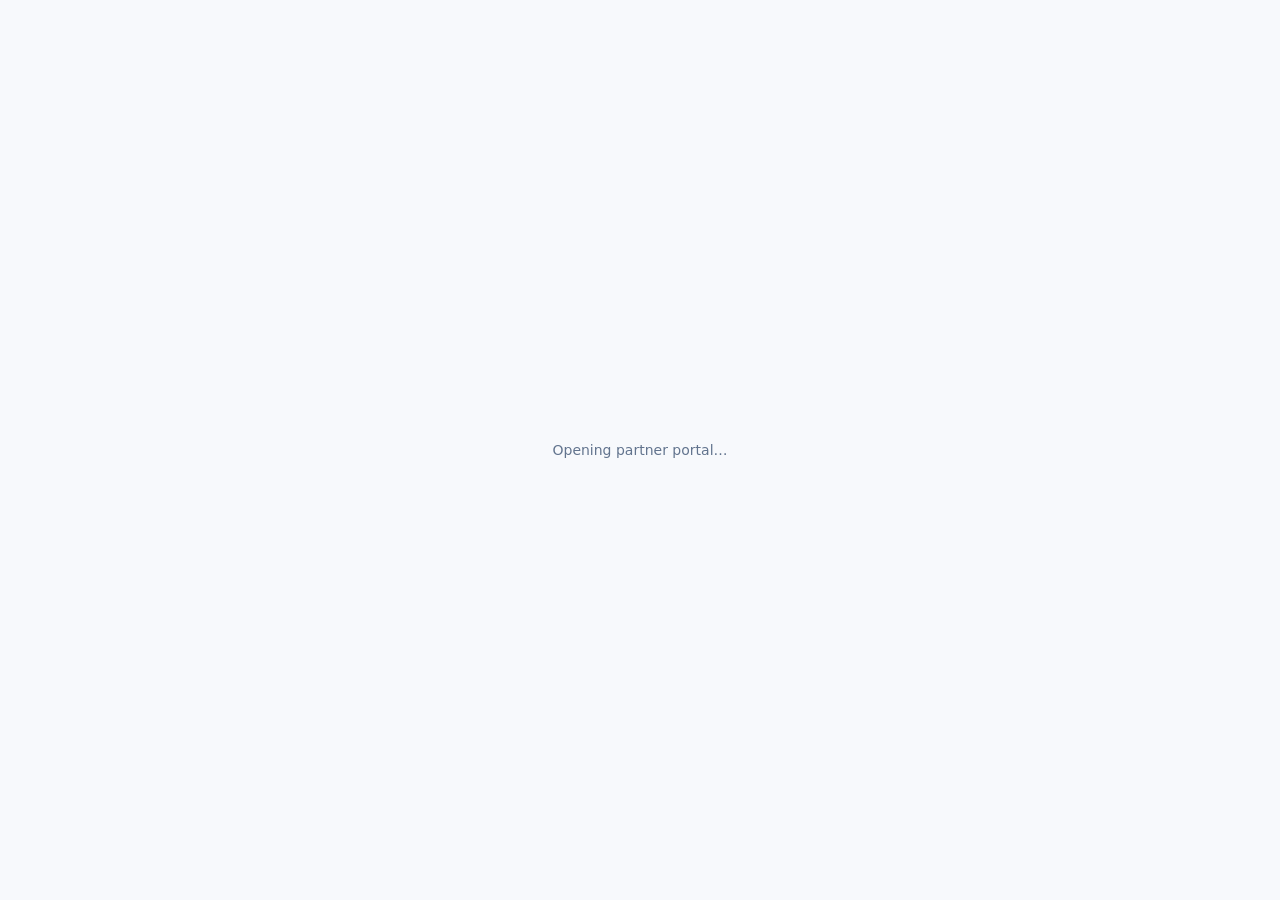
==== index.html @ f7a16467 "first commit" ====
<!DOCTYPE html><html data-console-variant="reseller" data-reseller-api-origin="https://dev.atptoken.ai" lang="en"><head><meta charSet="utf-8"/><meta name="viewport" content="width=device-width, initial-scale=1"/><link rel="stylesheet" href="/_next/static/chunks/05-yzyhyv2r4n.css" data-precedence="next"/><link rel="preload" as="script" fetchPriority="low" href="/_next/static/chunks/3x5xba8g9ec9j.js"/><script src="/_next/static/chunks/27jktro2p5rq9.js" async=""></script><script src="/_next/static/chunks/2cya-h6pss2j9.js" async=""></script><script src="/_next/static/chunks/3qxbxblidzol9.js" async=""></script><script src="/_next/static/chunks/turbopack-3vwo1mkgk52y_.js" async=""></script><script src="/_next/static/chunks/39u-a1x4we26q.js" async=""></script><script src="/_next/static/chunks/14mrh2-p_w84d.js" async=""></script><script src="/_next/static/chunks/1r3fvo37qh4eo.js" async=""></script><title>ATP Partner Portal</title><meta name="description" content="Manage customer accounts, contracts, and credits."/><script src="/_next/static/chunks/0cz1d0mv5g_q7.js" noModule=""></script></head><body><div hidden=""><!--$--><!--/$--></div><div class="grid min-h-screen place-items-center text-sm text-slate-500">Opening partner portal…</div><!--$--><!--/$--><script src="/_next/static/chunks/3x5xba8g9ec9j.js" id="_R_" async=""></script><script>(self.__next_f=self.__next_f||[]).push([0])</script><script>self.__next_f.push([1,"1:\"$Sreact.fragment\"\n2:I[72299,[\"/_next/static/chunks/39u-a1x4we26q.js\",\"/_next/static/chunks/14mrh2-p_w84d.js\"],\"AuthProvider\"]\n3:I[39756,[\"/_next/static/chunks/39u-a1x4we26q.js\",\"/_next/static/chunks/14mrh2-p_w84d.js\"],\"default\"]\n4:I[37457,[\"/_next/static/chunks/39u-a1x4we26q.js\",\"/_next/static/chunks/14mrh2-p_w84d.js\"],\"default\"]\n5:I[47257,[\"/_next/static/chunks/39u-a1x4we26q.js\",\"/_next/static/chunks/14mrh2-p_w84d.js\"],\"ClientPageRoot\"]\n6:I[52683,[\"/_next/static/chunks/39u-a1x4we26q.js\",\"/_next/static/chunks/14mrh2-p_w84d.js\",\"/_next/static/chunks/1r3fvo37qh4eo.js\"],\"default\"]\n9:I[97367,[\"/_next/static/chunks/39u-a1x4we26q.js\",\"/_next/static/chunks/14mrh2-p_w84d.js\"],\"OutletBoundary\"]\na:\"$Sreact.suspense\"\nc:I[97367,[\"/_next/static/chunks/39u-a1x4we26q.js\",\"/_next/static/chunks/14mrh2-p_w84d.js\"],\"ViewportBoundary\"]\ne:I[97367,[\"/_next/static/chunks/39u-a1x4we26q.js\",\"/_next/static/chunks/14mrh2-p_w84d.js\"],\"MetadataBoundary\"]\n10:I[68027,[\"/_next/static/chunks/39u-a1x4we26q.js\",\"/_next/static/chunks/14mrh2-p_w84d.js\"],\"default\",1]\n:HL[\"/_next/static/chunks/05-yzyhyv2r4n.css\",\"style\"]\n"])</script><script>self.__next_f.push([1,"0:{\"P\":null,\"c\":[\"\",\"\"],\"q\":\"\",\"i\":false,\"f\":[[[\"\",{\"children\":[\"__PAGE__\",{}]},\"$undefined\",\"$undefined\",16],[[\"$\",\"$1\",\"c\",{\"children\":[[[\"$\",\"link\",\"0\",{\"rel\":\"stylesheet\",\"href\":\"/_next/static/chunks/05-yzyhyv2r4n.css\",\"precedence\":\"next\",\"crossOrigin\":\"$undefined\",\"nonce\":\"$undefined\"}],[\"$\",\"script\",\"script-0\",{\"src\":\"/_next/static/chunks/39u-a1x4we26q.js\",\"async\":true,\"nonce\":\"$undefined\"}],[\"$\",\"script\",\"script-1\",{\"src\":\"/_next/static/chunks/14mrh2-p_w84d.js\",\"async\":true,\"nonce\":\"$undefined\"}]],[\"$\",\"html\",null,{\"data-console-variant\":\"reseller\",\"data-reseller-api-origin\":\"https://dev.atptoken.ai\",\"lang\":\"en\",\"children\":[\"$\",\"body\",null,{\"children\":[\"$\",\"$L2\",null,{\"children\":[\"$\",\"$L3\",null,{\"parallelRouterKey\":\"children\",\"error\":\"$undefined\",\"errorStyles\":\"$undefined\",\"errorScripts\":\"$undefined\",\"template\":[\"$\",\"$L4\",null,{}],\"templateStyles\":\"$undefined\",\"templateScripts\":\"$undefined\",\"notFound\":[[[\"$\",\"title\",null,{\"children\":\"404: This page could not be found.\"}],[\"$\",\"div\",null,{\"style\":{\"fontFamily\":\"system-ui,\\\"Segoe UI\\\",Roboto,Helvetica,Arial,sans-serif,\\\"Apple Color Emoji\\\",\\\"Segoe UI Emoji\\\"\",\"height\":\"100vh\",\"textAlign\":\"center\",\"display\":\"flex\",\"flexDirection\":\"column\",\"alignItems\":\"center\",\"justifyContent\":\"center\"},\"children\":[\"$\",\"div\",null,{\"children\":[[\"$\",\"style\",null,{\"dangerouslySetInnerHTML\":{\"__html\":\"body{color:#000;background:#fff;margin:0}.next-error-h1{border-right:1px solid rgba(0,0,0,.3)}@media (prefers-color-scheme:dark){body{color:#fff;background:#000}.next-error-h1{border-right:1px solid rgba(255,255,255,.3)}}\"}}],[\"$\",\"h1\",null,{\"className\":\"next-error-h1\",\"style\":{\"display\":\"inline-block\",\"margin\":\"0 20px 0 0\",\"padding\":\"0 23px 0 0\",\"fontSize\":24,\"fontWeight\":500,\"verticalAlign\":\"top\",\"lineHeight\":\"49px\"},\"children\":404}],[\"$\",\"div\",null,{\"style\":{\"display\":\"inline-block\"},\"children\":[\"$\",\"h2\",null,{\"style\":{\"fontSize\":14,\"fontWeight\":400,\"lineHeight\":\"49px\",\"margin\":0},\"children\":\"This page could not be found.\"}]}]]}]}]],[]],\"forbidden\":\"$undefined\",\"unauthorized\":\"$undefined\"}]}]}]}]]}],{\"children\":[[\"$\",\"$1\",\"c\",{\"children\":[[\"$\",\"$L5\",null,{\"Component\":\"$6\",\"serverProvidedParams\":{\"searchParams\":{},\"params\":{},\"promises\":[\"$@7\",\"$@8\"]}}],[[\"$\",\"script\",\"script-0\",{\"src\":\"/_next/static/chunks/1r3fvo37qh4eo.js\",\"async\":true,\"nonce\":\"$undefined\"}]],[\"$\",\"$L9\",null,{\"children\":[\"$\",\"$a\",null,{\"name\":\"Next.MetadataOutlet\",\"children\":\"$@b\"}]}]]}],{},null,false,null]},null,false,null],[\"$\",\"$1\",\"h\",{\"children\":[null,[\"$\",\"$Lc\",null,{\"children\":\"$Ld\"}],[\"$\",\"div\",null,{\"hidden\":true,\"children\":[\"$\",\"$Le\",null,{\"children\":[\"$\",\"$a\",null,{\"name\":\"Next.Metadata\",\"children\":\"$Lf\"}]}]}],null]}],false]],\"m\":\"$undefined\",\"G\":[\"$10\",[[\"$\",\"link\",\"0\",{\"rel\":\"stylesheet\",\"href\":\"/_next/static/chunks/05-yzyhyv2r4n.css\",\"precedence\":\"next\",\"crossOrigin\":\"$undefined\",\"nonce\":\"$undefined\"}]]],\"S\":true,\"h\":null,\"s\":\"$undefined\",\"l\":\"$undefined\",\"p\":\"$undefined\",\"d\":\"$undefined\",\"b\":\"_FwTr91TW4xf3Nf19BkRH\"}\n"])</script><script>self.__next_f.push([1,"7:{}\n8:\"$0:f:0:1:1:children:0:props:children:0:props:serverProvidedParams:params\"\n"])</script><script>self.__next_f.push([1,"d:[[\"$\",\"meta\",\"0\",{\"charSet\":\"utf-8\"}],[\"$\",\"meta\",\"1\",{\"name\":\"viewport\",\"content\":\"width=device-width, initial-scale=1\"}]]\n"])</script><script>self.__next_f.push([1,"b:null\nf:[[\"$\",\"title\",\"0\",{\"children\":\"ATP Partner Portal\"}],[\"$\",\"meta\",\"1\",{\"name\":\"description\",\"content\":\"Manage customer accounts, contracts, and credits.\"}]]\n"])</script></body></html>
---- _next/static/chunks/05-yzyhyv2r4n.css ----
@layer properties{@supports (((-webkit-hyphens:none)) and (not (margin-trim:inline))) or ((-moz-orient:inline) and (not (color:rgb(from red r g b)))){*,:before,:after,::backdrop{--tw-rotate-x:initial;--tw-rotate-y:initial;--tw-rotate-z:initial;--tw-skew-x:initial;--tw-skew-y:initial;--tw-blur:initial;--tw-brightness:initial;--tw-contrast:initial;--tw-grayscale:initial;--tw-hue-rotate:initial;--tw-invert:initial;--tw-opacity:initial;--tw-saturate:initial;--tw-sepia:initial;--tw-drop-shadow:initial;--tw-drop-shadow-color:initial;--tw-drop-shadow-alpha:100%;--tw-drop-shadow-size:initial}}}@layer theme{:root,:host{--font-sans:-apple-system, BlinkMacSystemFont, "Segoe UI", Roboto, "Helvetica Neue", "Noto Sans", Arial, sans-serif, "Apple Color Emoji", "Segoe UI Emoji", "Segoe UI Symbol", "Noto Color Emoji";--font-mono:ui-monospace, SFMono-Regular, Menlo, Monaco, Consolas, "Liberation Mono", "Courier New", monospace;--color-slate-500:#62748e;--text-sm:.875rem;--text-sm--line-height:calc(1.25 / .875);--default-font-family:var(--font-sans);--default-mono-font-family:var(--font-mono)}@supports (color:lab(0% 0 0)){:root,:host{--color-slate-500:lab(48.0876% -2.03595 -16.5814)}}}@layer base{*,:after,:before,::backdrop{box-sizing:border-box;border:0 solid;margin:0;padding:0}::file-selector-button{box-sizing:border-box;border:0 solid;margin:0;padding:0}html,:host{-webkit-text-size-adjust:100%;tab-size:4;line-height:1.5;font-family:var(--default-font-family,-apple-system, BlinkMacSystemFont, "Segoe UI", Roboto, "Helvetica Neue", "Noto Sans", Arial, sans-serif, "Apple Color Emoji", "Segoe UI Emoji", "Segoe UI Symbol", "Noto Color Emoji");font-feature-settings:var(--default-font-feature-settings,normal);font-variation-settings:var(--default-font-variation-settings,normal);-webkit-tap-highlight-color:transparent}hr{height:0;color:inherit;border-top-width:1px}abbr:where([title]){-webkit-text-decoration:underline dotted;text-decoration:underline dotted}h1,h2,h3,h4,h5,h6{font-size:inherit;font-weight:inherit}a{color:inherit;-webkit-text-decoration:inherit;-webkit-text-decoration:inherit;-webkit-text-decoration:inherit;-webkit-text-decoration:inherit;text-decoration:inherit}b,strong{font-weight:bolder}code,kbd,samp,pre{font-family:var(--default-mono-font-family,ui-monospace, SFMono-Regular, Menlo, Monaco, Consolas, "Liberation Mono", "Courier New", monospace);font-feature-settings:var(--default-mono-font-feature-settings,normal);font-variation-settings:var(--default-mono-font-variation-settings,normal);font-size:1em}small{font-size:80%}sub,sup{vertical-align:baseline;font-size:75%;line-height:0;position:relative}sub{bottom:-.25em}sup{top:-.5em}table{text-indent:0;border-color:inherit;border-collapse:collapse}:-moz-focusring:where(:not(iframe)){outline:auto}progress{vertical-align:baseline}summary{display:list-item}ol,ul,menu{list-style:none}img,svg,video,canvas,audio,iframe,embed,object{vertical-align:middle;display:block}img,video{max-width:100%;height:auto}button,input,select,optgroup,textarea{font:inherit;font-feature-settings:inherit;font-variation-settings:inherit;letter-spacing:inherit;color:inherit;opacity:1;background-color:#0000;border-radius:0}::file-selector-button{font:inherit;font-feature-settings:inherit;font-variation-settings:inherit;letter-spacing:inherit;color:inherit;opacity:1;background-color:#0000;border-radius:0}:where(select:is([multiple],[size])) optgroup{font-weight:bolder}:where(select:is([multiple],[size])) optgroup option{padding-inline-start:20px}::file-selector-button{margin-inline-end:4px}::placeholder{opacity:1}@supports (not ((-webkit-appearance:-apple-pay-button))) or (contain-intrinsic-size:1px){::placeholder{color:currentColor}@supports (color:color-mix(in lab, red, red)){::placeholder{color:color-mix(in oklab, currentcolor 50%, transparent)}}}textarea{resize:vertical}::-webkit-search-decoration{-webkit-appearance:none}::-webkit-date-and-time-value{min-height:1lh;text-align:inherit}::-webkit-datetime-edit{display:inline-flex}::-webkit-datetime-edit-fields-wrapper{padding:0}::-webkit-datetime-edit{padding-block:0}::-webkit-datetime-edit-year-field{padding-block:0}::-webkit-datetime-edit-month-field{padding-block:0}::-webkit-datetime-edit-day-field{padding-block:0}::-webkit-datetime-edit-hour-field{padding-block:0}::-webkit-datetime-edit-minute-field{padding-block:0}::-webkit-datetime-edit-second-field{padding-block:0}::-webkit-datetime-edit-millisecond-field{padding-block:0}::-webkit-datetime-edit-meridiem-field{padding-block:0}::-webkit-calendar-picker-indicator{line-height:1}:-moz-ui-invalid{box-shadow:none}button,input:where([type=button],[type=reset],[type=submit]){appearance:button}::file-selector-button{appearance:button}::-webkit-inner-spin-button{height:auto}::-webkit-outer-spin-button{height:auto}[hidden]:where(:not([hidden=until-found])){display:none!important}}@layer components;@layer utilities{.visible{visibility:visible}.sr-only{clip-path:inset(50%);white-space:nowrap;border-width:0;width:1px;height:1px;margin:-1px;padding:0;position:absolute;overflow:hidden}.static{position:static}.block{display:block}.contents{display:contents}.grid{display:grid}.inline{display:inline}.table{display:table}.min-h-screen{min-height:100vh}.w-auto{width:auto}.transform{transform:var(--tw-rotate-x,) var(--tw-rotate-y,) var(--tw-rotate-z,) var(--tw-skew-x,) var(--tw-skew-y,)}.place-items-center{place-items:center}.object-contain{object-fit:contain}.text-sm{font-size:var(--text-sm);line-height:var(--tw-leading,var(--text-sm--line-height))}.text-slate-500{color:var(--color-slate-500)}.filter{filter:var(--tw-blur,) var(--tw-brightness,) var(--tw-contrast,) var(--tw-grayscale,) var(--tw-hue-rotate,) var(--tw-invert,) var(--tw-saturate,) var(--tw-sepia,) var(--tw-drop-shadow,)}}:root{--background:#f7f9fc;--foreground:#172033;--surface:#fff;--surface-muted:#f5f7fb;--border:#e2e8f0;--muted:#667085;--energy:#ff8a5b;--energy-strong:#f2683a;--brand-blue:#4db6e6;--brand-teal:#98d8f6}*{box-sizing:border-box}html{background:var(--background);min-width:320px}body{background:var(--background);color:var(--foreground);margin:0;font-family:ui-sans-serif,system-ui,-apple-system,BlinkMacSystemFont,Segoe UI,sans-serif}button,input,select,textarea{font:inherit;letter-spacing:0}button,a{-webkit-tap-highlight-color:transparent}.auth-page{background:linear-gradient(145deg,#4db6e61f,#0000 42%),linear-gradient(325deg,#ff8a5b1c,#0000 38%),#fbfcfe;place-items:center;min-height:100svh;padding:64px 20px;display:grid;position:relative;overflow:hidden}.auth-accent{background:linear-gradient(90deg, var(--brand-blue), var(--brand-teal) 48%, var(--energy));height:4px;position:absolute;inset:0 0 auto}.auth-panel{background:#fffffff5;border:1px solid #e2e8f0f2;border-radius:8px;width:min(100%,440px);padding:40px;position:relative;box-shadow:0 20px 55px #17203317}.auth-logo{width:auto;height:44px;margin-bottom:24px}.auth-eyebrow{color:var(--energy-strong);text-transform:uppercase;margin:0 0 8px;font-size:12px;font-weight:750}.auth-footer{color:#98a2b3;margin:0;font-size:12px;position:absolute;bottom:22px}.page-title{color:#101828;margin:0;font-size:30px;font-weight:720;line-height:1.2}.page-copy{color:var(--muted);margin:9px 0 0;font-size:15px;line-height:1.55}.form-stack{gap:18px;margin-top:30px;display:grid}.field{gap:7px;display:grid}.field-row{justify-content:space-between;align-items:center;gap:16px;display:flex}.field-label{color:#344054;font-size:13px;font-weight:650}.field-control{color:#101828;background:#fff;border:1px solid #d0d5dd;border-radius:7px;outline:none;width:100%;min-height:46px;padding:10px 13px;transition:border-color .15s,box-shadow .15s}.field-control::placeholder{color:#98a2b3}.field-control:focus{border-color:var(--energy);box-shadow:0 0 0 3px #ff8a5b29}.text-link{color:var(--energy-strong);font-size:13px;font-weight:650;text-decoration:none}.text-link:hover{color:#cc4f26;text-decoration:underline}.primary-button{background:var(--energy);color:#fff;cursor:pointer;border:0;border-radius:7px;min-height:46px;font-weight:700;transition:background .15s,transform .15s}.primary-button:hover:not(:disabled){background:var(--energy-strong)}.primary-button:active:not(:disabled){transform:translateY(1px)}.primary-button:disabled{cursor:not-allowed;opacity:.62}.form-message{border:1px solid;border-radius:7px;padding:11px 13px;font-size:13px;line-height:1.45}.form-message.error{color:#b42318;background:#fff1f2;border-color:#fecaca}.form-message.success{color:#067647;background:#ecfdf3;border-color:#a7f3d0}.auth-back{text-align:center;margin:24px 0 0}@keyframes portalSpin{to{transform:rotate(360deg)}}.portal-spinner{border:2px solid #e2e8f0;border-top-color:var(--energy);border-radius:50%;width:20px;height:20px;animation:.75s linear infinite portalSpin}.portal-shell{background:var(--background);min-height:100svh}.portal-scrim{display:none}.portal-sidebar{z-index:30;border-right:1px solid var(--border);background:#fff;flex-direction:column;width:264px;transition:width .25s,transform .25s;display:flex;position:fixed;inset:0 auto 0 0}.portal-sidebar.collapsed{width:72px}.portal-collapse{z-index:2;color:#98a2b3;cursor:pointer;background:#fff;border:1px solid #e4e7ec;border-radius:50%;place-items:center;width:26px;height:26px;display:grid;position:absolute;top:66px;right:-13px;box-shadow:0 2px 6px #10182814}.portal-collapse:hover{color:#cc4f26;border-color:#f5c6b5}.portal-collapse-icon{width:14px;height:14px;transition:transform .25s}.portal-sidebar.collapsed .portal-collapse-icon{transform:rotate(180deg)}.portal-brand{border-bottom:1px solid var(--border);align-items:center;min-height:80px;padding:19px 24px;display:flex}.portal-brand img{width:auto;height:38px}.portal-brand-mark{color:#cc4f26;font-size:13px;font-weight:800;display:none}.portal-mobile-close{display:none}.portal-nav{flex:auto;align-content:start;gap:5px;min-height:0;padding:22px 16px;display:grid;overflow:hidden auto}.portal-nav-label{color:#98a2b3;text-transform:uppercase;margin:8px 10px 5px;font-size:11px;font-weight:750}.portal-nav a{color:#475467;border-radius:7px;align-items:center;gap:12px;min-height:44px;padding:0 13px;font-size:14px;font-weight:620;text-decoration:none;display:flex;position:relative}.portal-nav a svg{color:#98a2b3;flex:none;width:19px;height:19px}.portal-nav a:hover{color:#101828;background:#f7f9fc}.portal-nav a.active{color:#cc4f26;box-shadow:inset 3px 0 0 var(--energy);background:#fff3ee}.portal-nav a.active svg{color:#f06432}.portal-sidebar.collapsed .portal-brand{justify-content:center;padding-inline:0}.portal-sidebar.collapsed .portal-brand img{display:none}.portal-sidebar.collapsed .portal-brand-mark{display:inline}.portal-sidebar.collapsed .portal-nav{padding-inline:12px}.portal-sidebar.collapsed .portal-nav-label,.portal-sidebar.collapsed .portal-nav a span{display:none}.portal-sidebar.collapsed .portal-nav a{box-shadow:none;justify-content:center;padding:0}.portal-sidebar.collapsed .portal-nav a.active:before{background:var(--energy);content:"";border-radius:0 3px 3px 0;width:3px;height:22px;position:absolute;left:-12px}.portal-sidebar-foot{border-top:1px solid var(--border);margin-top:auto;padding:16px}.portal-pools{background:#f8fafc;border:1px solid #e4e7ec;border-radius:7px;gap:8px;margin-bottom:16px;padding:11px 12px;display:grid}.portal-pools-head{color:#667085;text-transform:uppercase;justify-content:space-between;align-items:center;gap:8px;font-size:11px;font-weight:750;display:flex}.portal-pools-head button{color:#cc4f26;cursor:pointer;font:inherit;text-transform:none;background:0 0;border:0;padding:0}.portal-pools-head button:disabled{cursor:wait;opacity:.6}.portal-pool-row{grid-template-columns:minmax(0,1fr) auto;align-items:baseline;gap:10px;min-width:0;display:grid}.portal-pool-row span{color:#475467;text-overflow:ellipsis;white-space:nowrap;font-size:12px;overflow:hidden}.portal-pool-row strong{color:#101828;font-variant-numeric:tabular-nums;font-size:18px}.portal-pools small{color:#98a2b3;font-size:12px}.portal-session{grid-template-columns:34px minmax(0,1fr) 36px;align-items:center;gap:10px;min-width:0;display:grid}.portal-session-avatar{color:#344054;background:#f8fafc;border:1px solid #e4e7ec;border-radius:50%;place-items:center;width:34px;height:34px;font-size:13px;font-weight:750;display:grid}.portal-session-copy{gap:2px;min-width:0;display:grid}.portal-session-copy small{color:#98a2b3;text-transform:uppercase;font-size:10px;font-weight:700}.portal-session-copy strong{color:#344054;text-overflow:ellipsis;white-space:nowrap;font-size:12px;font-weight:650;overflow:hidden}.portal-signout{color:#667085;cursor:pointer;background:0 0;border:1px solid #0000;border-radius:7px;place-items:center;width:36px;height:36px;transition:border-color .15s,background .15s,color .15s;display:grid}.portal-signout:hover{color:#b54724;background:#fff3ee;border-color:#f5c6b5}.portal-signout:focus-visible{outline-offset:2px;outline:2px solid #f9703e}.portal-signout.mobile{background:#fff;border-color:#d0d5dd;flex:none}.portal-sidebar.collapsed .portal-pools,.portal-sidebar.collapsed .portal-session-copy{display:none}.portal-sidebar.collapsed .portal-sidebar-foot{padding:12px}.portal-sidebar.collapsed .portal-session{flex-direction:column;gap:8px;display:flex}.secondary-button{color:#344054;cursor:pointer;background:#fff;border:1px solid #d0d5dd;border-radius:7px;min-height:40px;padding:0 14px;font-weight:650}.secondary-button:hover{background:#f8fafc}.portal-main{min-height:100svh;margin-left:264px;transition:margin-left .25s}.portal-main.sidebar-collapsed{margin-left:72px}.portal-header{border-bottom:1px solid var(--border);background:#fff;align-items:center;min-height:80px;padding:0 36px;display:flex}.portal-header h1{color:#101828;margin:0;font-size:21px}.portal-content{width:min(100%,1280px);padding:36px}.portal-intro{justify-content:space-between;align-items:flex-start;gap:24px;margin-bottom:28px;display:flex}.portal-intro h2{color:#101828;margin:0;font-size:26px}.portal-intro p{color:var(--muted);margin:7px 0 0;line-height:1.55}.metric-grid{grid-template-columns:repeat(3,minmax(0,1fr));gap:16px;display:grid}.metric{border:1px solid var(--border);background:#fff;border-radius:8px;padding:22px}.metric dt{color:#667085;font-size:13px}.metric dd{color:#101828;margin:9px 0 0;font-size:24px;font-weight:720}.content-panel{border:1px solid var(--border);background:#fff;border-radius:8px;margin-top:22px}.content-panel-head{border-bottom:1px solid var(--border);padding:19px 22px}.content-panel-head h3{color:#101828;margin:0;font-size:16px}.content-panel-body{color:#667085;padding:24px 22px;line-height:1.6}.mobile-bar{display:none}.mobile-actions{align-items:center;gap:10px;display:flex}@media (max-width:860px){.portal-scrim{z-index:35;opacity:0;pointer-events:none;background:#0f172a6b;border:0;transition:opacity .2s;display:block;position:fixed;inset:0}.portal-scrim.open{opacity:1;pointer-events:auto}.portal-sidebar,.portal-sidebar.collapsed{z-index:40;width:min(86vw,288px);transform:translate(-105%);box-shadow:16px 0 40px #0f172a24}.portal-sidebar.open{transform:translate(0)}.portal-sidebar.collapsed .portal-brand img{display:block}.portal-sidebar.collapsed .portal-brand-mark{display:none}.portal-sidebar.collapsed .portal-brand{justify-content:flex-start;padding-inline:24px}.portal-sidebar.collapsed .portal-nav{padding-inline:16px}.portal-sidebar.collapsed .portal-nav-label,.portal-sidebar.collapsed .portal-nav a span{display:block}.portal-sidebar.collapsed .portal-nav a{justify-content:flex-start;padding:0 13px}.portal-sidebar.collapsed .portal-nav a.active{box-shadow:inset 3px 0 0 var(--energy)}.portal-sidebar.collapsed .portal-nav a.active:before{display:none}.portal-sidebar.collapsed .portal-pools,.portal-sidebar.collapsed .portal-session-copy{display:grid}.portal-sidebar.collapsed .portal-sidebar-foot{padding:16px}.portal-sidebar.collapsed .portal-session{flex-direction:initial;gap:10px;display:grid}.portal-collapse{display:none}.portal-mobile-close{color:#667085;background:0 0;border:0;border-radius:7px;place-items:center;width:36px;height:36px;margin-left:auto;display:grid}.portal-mobile-close svg,.portal-mobile-menu svg{width:20px;height:20px}.portal-main,.portal-main.sidebar-collapsed{margin-left:0}.mobile-bar{border-bottom:1px solid var(--border);background:#fff;justify-content:space-between;align-items:center;min-height:68px;padding:0 20px;display:flex}.mobile-bar img{width:auto;height:32px}.portal-mobile-menu{color:#475467;background:#fff;border:1px solid #e4e7ec;border-radius:7px;place-items:center;width:40px;height:40px;display:grid}.portal-header{min-height:62px;padding:0 20px}.portal-content{padding:26px 20px}.metric-grid{grid-template-columns:1fr}}@media (max-width:520px){.auth-page{align-items:start;padding:28px 14px 72px}.auth-panel{padding:28px 22px}.auth-footer{bottom:18px}.page-title{font-size:26px}.portal-content{padding-inline:16px}.mobile-bar{gap:12px;padding-block:14px}.mobile-actions{align-items:center}}@media (prefers-reduced-motion:reduce){*,:before,:after{scroll-behavior:auto!important;animation-duration:.01ms!important;animation-iteration-count:1!important}}@property --tw-rotate-x{syntax:"*";inherits:false}@property --tw-rotate-y{syntax:"*";inherits:false}@property --tw-rotate-z{syntax:"*";inherits:false}@property --tw-skew-x{syntax:"*";inherits:false}@property --tw-skew-y{syntax:"*";inherits:false}@property --tw-blur{syntax:"*";inherits:false}@property --tw-brightness{syntax:"*";inherits:false}@property --tw-contrast{syntax:"*";inherits:false}@property --tw-grayscale{syntax:"*";inherits:false}@property --tw-hue-rotate{syntax:"*";inherits:false}@property --tw-invert{syntax:"*";inherits:false}@property --tw-opacity{syntax:"*";inherits:false}@property --tw-saturate{syntax:"*";inherits:false}@property --tw-sepia{syntax:"*";inherits:false}@property --tw-drop-shadow{syntax:"*";inherits:false}@property --tw-drop-shadow-color{syntax:"*";inherits:false}@property --tw-drop-shadow-alpha{syntax:"<percentage>";inherits:false;initial-value:100%}@property --tw-drop-shadow-size{syntax:"*";inherits:false}
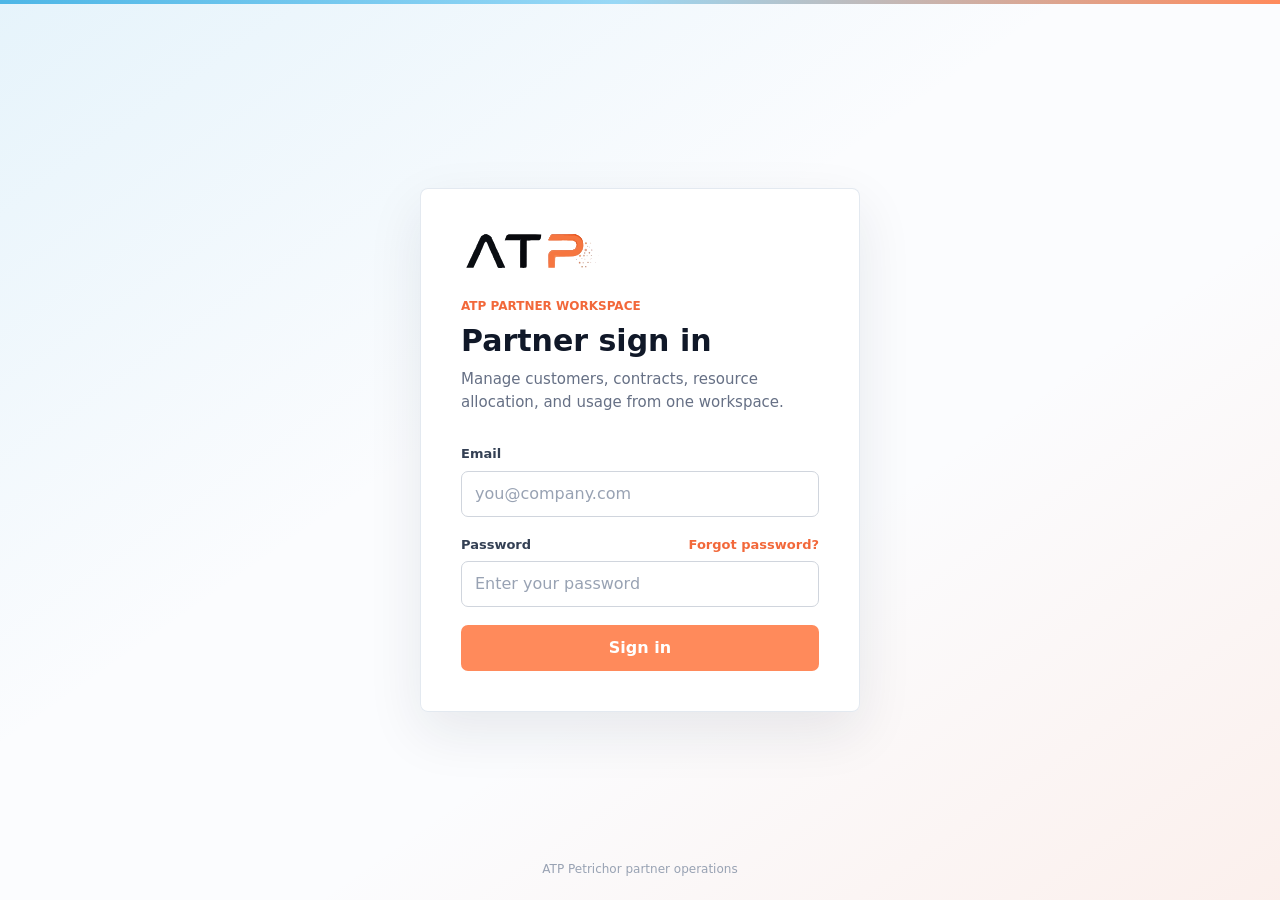
==== commit 6d2055d8: "Deploy partner portal from source d82ae3d" ====
--- a/index.html
+++ b/index.html
@@ -1 +1 @@
-<!DOCTYPE html><html data-console-variant="reseller" data-reseller-api-origin="https://dev.atptoken.ai" lang="en"><head><meta charSet="utf-8"/><meta name="viewport" content="width=device-width, initial-scale=1"/><link rel="stylesheet" href="/_next/static/chunks/05-yzyhyv2r4n.css" data-precedence="next"/><link rel="preload" as="script" fetchPriority="low" href="/_next/static/chunks/3x5xba8g9ec9j.js"/><script src="/_next/static/chunks/27jktro2p5rq9.js" async=""></script><script src="/_next/static/chunks/2cya-h6pss2j9.js" async=""></script><script src="/_next/static/chunks/3qxbxblidzol9.js" async=""></script><script src="/_next/static/chunks/turbopack-3vwo1mkgk52y_.js" async=""></script><script src="/_next/static/chunks/39u-a1x4we26q.js" async=""></script><script src="/_next/static/chunks/14mrh2-p_w84d.js" async=""></script><script src="/_next/static/chunks/1r3fvo37qh4eo.js" async=""></script><title>ATP Partner Portal</title><meta name="description" content="Manage customer accounts, contracts, and credits."/><script src="/_next/static/chunks/0cz1d0mv5g_q7.js" noModule=""></script></head><body><div hidden=""><!--$--><!--/$--></div><div class="grid min-h-screen place-items-center text-sm text-slate-500">Opening partner portal…</div><!--$--><!--/$--><script src="/_next/static/chunks/3x5xba8g9ec9j.js" id="_R_" async=""></script><script>(self.__next_f=self.__next_f||[]).push([0])</script><script>self.__next_f.push([1,"1:\"$Sreact.fragment\"\n2:I[72299,[\"/_next/static/chunks/39u-a1x4we26q.js\",\"/_next/static/chunks/14mrh2-p_w84d.js\"],\"AuthProvider\"]\n3:I[39756,[\"/_next/static/chunks/39u-a1x4we26q.js\",\"/_next/static/chunks/14mrh2-p_w84d.js\"],\"default\"]\n4:I[37457,[\"/_next/static/chunks/39u-a1x4we26q.js\",\"/_next/static/chunks/14mrh2-p_w84d.js\"],\"default\"]\n5:I[47257,[\"/_next/static/chunks/39u-a1x4we26q.js\",\"/_next/static/chunks/14mrh2-p_w84d.js\"],\"ClientPageRoot\"]\n6:I[52683,[\"/_next/static/chunks/39u-a1x4we26q.js\",\"/_next/static/chunks/14mrh2-p_w84d.js\",\"/_next/static/chunks/1r3fvo37qh4eo.js\"],\"default\"]\n9:I[97367,[\"/_next/static/chunks/39u-a1x4we26q.js\",\"/_next/static/chunks/14mrh2-p_w84d.js\"],\"OutletBoundary\"]\na:\"$Sreact.suspense\"\nc:I[97367,[\"/_next/static/chunks/39u-a1x4we26q.js\",\"/_next/static/chunks/14mrh2-p_w84d.js\"],\"ViewportBoundary\"]\ne:I[97367,[\"/_next/static/chunks/39u-a1x4we26q.js\",\"/_next/static/chunks/14mrh2-p_w84d.js\"],\"MetadataBoundary\"]\n10:I[68027,[\"/_next/static/chunks/39u-a1x4we26q.js\",\"/_next/static/chunks/14mrh2-p_w84d.js\"],\"default\",1]\n:HL[\"/_next/static/chunks/05-yzyhyv2r4n.css\",\"style\"]\n"])</script><script>self.__next_f.push([1,"0:{\"P\":null,\"c\":[\"\",\"\"],\"q\":\"\",\"i\":false,\"f\":[[[\"\",{\"children\":[\"__PAGE__\",{}]},\"$undefined\",\"$undefined\",16],[[\"$\",\"$1\",\"c\",{\"children\":[[[\"$\",\"link\",\"0\",{\"rel\":\"stylesheet\",\"href\":\"/_next/static/chunks/05-yzyhyv2r4n.css\",\"precedence\":\"next\",\"crossOrigin\":\"$undefined\",\"nonce\":\"$undefined\"}],[\"$\",\"script\",\"script-0\",{\"src\":\"/_next/static/chunks/39u-a1x4we26q.js\",\"async\":true,\"nonce\":\"$undefined\"}],[\"$\",\"script\",\"script-1\",{\"src\":\"/_next/static/chunks/14mrh2-p_w84d.js\",\"async\":true,\"nonce\":\"$undefined\"}]],[\"$\",\"html\",null,{\"data-console-variant\":\"reseller\",\"data-reseller-api-origin\":\"https://dev.atptoken.ai\",\"lang\":\"en\",\"children\":[\"$\",\"body\",null,{\"children\":[\"$\",\"$L2\",null,{\"children\":[\"$\",\"$L3\",null,{\"parallelRouterKey\":\"children\",\"error\":\"$undefined\",\"errorStyles\":\"$undefined\",\"errorScripts\":\"$undefined\",\"template\":[\"$\",\"$L4\",null,{}],\"templateStyles\":\"$undefined\",\"templateScripts\":\"$undefined\",\"notFound\":[[[\"$\",\"title\",null,{\"children\":\"404: This page could not be found.\"}],[\"$\",\"div\",null,{\"style\":{\"fontFamily\":\"system-ui,\\\"Segoe UI\\\",Roboto,Helvetica,Arial,sans-serif,\\\"Apple Color Emoji\\\",\\\"Segoe UI Emoji\\\"\",\"height\":\"100vh\",\"textAlign\":\"center\",\"display\":\"flex\",\"flexDirection\":\"column\",\"alignItems\":\"center\",\"justifyContent\":\"center\"},\"children\":[\"$\",\"div\",null,{\"children\":[[\"$\",\"style\",null,{\"dangerouslySetInnerHTML\":{\"__html\":\"body{color:#000;background:#fff;margin:0}.next-error-h1{border-right:1px solid rgba(0,0,0,.3)}@media (prefers-color-scheme:dark){body{color:#fff;background:#000}.next-error-h1{border-right:1px solid rgba(255,255,255,.3)}}\"}}],[\"$\",\"h1\",null,{\"className\":\"next-error-h1\",\"style\":{\"display\":\"inline-block\",\"margin\":\"0 20px 0 0\",\"padding\":\"0 23px 0 0\",\"fontSize\":24,\"fontWeight\":500,\"verticalAlign\":\"top\",\"lineHeight\":\"49px\"},\"children\":404}],[\"$\",\"div\",null,{\"style\":{\"display\":\"inline-block\"},\"children\":[\"$\",\"h2\",null,{\"style\":{\"fontSize\":14,\"fontWeight\":400,\"lineHeight\":\"49px\",\"margin\":0},\"children\":\"This page could not be found.\"}]}]]}]}]],[]],\"forbidden\":\"$undefined\",\"unauthorized\":\"$undefined\"}]}]}]}]]}],{\"children\":[[\"$\",\"$1\",\"c\",{\"children\":[[\"$\",\"$L5\",null,{\"Component\":\"$6\",\"serverProvidedParams\":{\"searchParams\":{},\"params\":{},\"promises\":[\"$@7\",\"$@8\"]}}],[[\"$\",\"script\",\"script-0\",{\"src\":\"/_next/static/chunks/1r3fvo37qh4eo.js\",\"async\":true,\"nonce\":\"$undefined\"}]],[\"$\",\"$L9\",null,{\"children\":[\"$\",\"$a\",null,{\"name\":\"Next.MetadataOutlet\",\"children\":\"$@b\"}]}]]}],{},null,false,null]},null,false,null],[\"$\",\"$1\",\"h\",{\"children\":[null,[\"$\",\"$Lc\",null,{\"children\":\"$Ld\"}],[\"$\",\"div\",null,{\"hidden\":true,\"children\":[\"$\",\"$Le\",null,{\"children\":[\"$\",\"$a\",null,{\"name\":\"Next.Metadata\",\"children\":\"$Lf\"}]}]}],null]}],false]],\"m\":\"$undefined\",\"G\":[\"$10\",[[\"$\",\"link\",\"0\",{\"rel\":\"stylesheet\",\"href\":\"/_next/static/chunks/05-yzyhyv2r4n.css\",\"precedence\":\"next\",\"crossOrigin\":\"$undefined\",\"nonce\":\"$undefined\"}]]],\"S\":true,\"h\":null,\"s\":\"$undefined\",\"l\":\"$undefined\",\"p\":\"$undefined\",\"d\":\"$undefined\",\"b\":\"_FwTr91TW4xf3Nf19BkRH\"}\n"])</script><script>self.__next_f.push([1,"7:{}\n8:\"$0:f:0:1:1:children:0:props:children:0:props:serverProvidedParams:params\"\n"])</script><script>self.__next_f.push([1,"d:[[\"$\",\"meta\",\"0\",{\"charSet\":\"utf-8\"}],[\"$\",\"meta\",\"1\",{\"name\":\"viewport\",\"content\":\"width=device-width, initial-scale=1\"}]]\n"])</script><script>self.__next_f.push([1,"b:null\nf:[[\"$\",\"title\",\"0\",{\"children\":\"ATP Partner Portal\"}],[\"$\",\"meta\",\"1\",{\"name\":\"description\",\"content\":\"Manage customer accounts, contracts, and credits.\"}]]\n"])</script></body></html>+<!DOCTYPE html><html data-console-variant="reseller" data-reseller-api-origin="https://admin.atptoken.ai" lang="en"><head><meta charSet="utf-8"/><meta name="viewport" content="width=device-width, initial-scale=1"/><link rel="stylesheet" href="/_next/static/chunks/0rvuzvm7wuahu.css" data-precedence="next"/><link rel="preload" as="script" fetchPriority="low" href="/_next/static/chunks/2zkitqk_hmsu4.js"/><script src="/_next/static/chunks/2a7-n2_ecz4lc.js" async=""></script><script src="/_next/static/chunks/1-9okm-yazm8y.js" async=""></script><script src="/_next/static/chunks/39e0qs3njvqah.js" async=""></script><script src="/_next/static/chunks/turbopack-0qwammhs8dit7.js" async=""></script><script src="/_next/static/chunks/2u6n5hy0sniyi.js" async=""></script><script src="/_next/static/chunks/0kwb1o0f613kh.js" async=""></script><script src="/_next/static/chunks/1b-1vs_-bxnkd.js" async=""></script><title>ATP Partner Portal</title><meta name="description" content="Manage customer accounts, contracts, and credits."/><script src="/_next/static/chunks/0cz1d0mv5g_q7.js" noModule=""></script></head><body><div hidden=""><!--$--><!--/$--></div><div class="grid min-h-screen place-items-center text-sm text-slate-500">Opening partner portal…</div><!--$--><!--/$--><script src="/_next/static/chunks/2zkitqk_hmsu4.js" id="_R_" async=""></script><script>(self.__next_f=self.__next_f||[]).push([0])</script><script>self.__next_f.push([1,"1:\"$Sreact.fragment\"\n2:I[444,[\"/_next/static/chunks/2u6n5hy0sniyi.js\",\"/_next/static/chunks/0kwb1o0f613kh.js\"],\"AuthProvider\"]\n3:I[14945,[\"/_next/static/chunks/2u6n5hy0sniyi.js\",\"/_next/static/chunks/0kwb1o0f613kh.js\"],\"default\"]\n4:I[52103,[\"/_next/static/chunks/2u6n5hy0sniyi.js\",\"/_next/static/chunks/0kwb1o0f613kh.js\"],\"default\"]\n5:I[57834,[\"/_next/static/chunks/2u6n5hy0sniyi.js\",\"/_next/static/chunks/0kwb1o0f613kh.js\"],\"ClientPageRoot\"]\n6:I[3910,[\"/_next/static/chunks/2u6n5hy0sniyi.js\",\"/_next/static/chunks/0kwb1o0f613kh.js\",\"/_next/static/chunks/1b-1vs_-bxnkd.js\"],\"default\"]\n9:I[93260,[\"/_next/static/chunks/2u6n5hy0sniyi.js\",\"/_next/static/chunks/0kwb1o0f613kh.js\"],\"OutletBoundary\"]\na:\"$Sreact.suspense\"\nc:I[93260,[\"/_next/static/chunks/2u6n5hy0sniyi.js\",\"/_next/static/chunks/0kwb1o0f613kh.js\"],\"ViewportBoundary\"]\ne:I[93260,[\"/_next/static/chunks/2u6n5hy0sniyi.js\",\"/_next/static/chunks/0kwb1o0f613kh.js\"],\"MetadataBoundary\"]\n10:I[92042,[\"/_next/static/chunks/2u6n5hy0sniyi.js\",\"/_next/static/chunks/0kwb1o0f613kh.js\"],\"default\",1]\n:HL[\"/_next/static/chunks/0rvuzvm7wuahu.css\",\"style\"]\n"])</script><script>self.__next_f.push([1,"0:{\"P\":null,\"c\":[\"\",\"\"],\"q\":\"\",\"i\":false,\"f\":[[[\"\",{\"children\":[\"__PAGE__\",{}]},\"$undefined\",\"$undefined\",16],[[\"$\",\"$1\",\"c\",{\"children\":[[[\"$\",\"link\",\"0\",{\"rel\":\"stylesheet\",\"href\":\"/_next/static/chunks/0rvuzvm7wuahu.css\",\"precedence\":\"next\",\"crossOrigin\":\"$undefined\",\"nonce\":\"$undefined\"}],[\"$\",\"script\",\"script-0\",{\"src\":\"/_next/static/chunks/2u6n5hy0sniyi.js\",\"async\":true,\"nonce\":\"$undefined\"}],[\"$\",\"script\",\"script-1\",{\"src\":\"/_next/static/chunks/0kwb1o0f613kh.js\",\"async\":true,\"nonce\":\"$undefined\"}]],[\"$\",\"html\",null,{\"data-console-variant\":\"reseller\",\"data-reseller-api-origin\":\"https://admin.atptoken.ai\",\"lang\":\"en\",\"children\":[\"$\",\"body\",null,{\"children\":[\"$\",\"$L2\",null,{\"children\":[\"$\",\"$L3\",null,{\"parallelRouterKey\":\"children\",\"error\":\"$undefined\",\"errorStyles\":\"$undefined\",\"errorScripts\":\"$undefined\",\"template\":[\"$\",\"$L4\",null,{}],\"templateStyles\":\"$undefined\",\"templateScripts\":\"$undefined\",\"notFound\":[[[\"$\",\"title\",null,{\"children\":\"404: This page could not be found.\"}],[\"$\",\"div\",null,{\"style\":{\"fontFamily\":\"system-ui,\\\"Segoe UI\\\",Roboto,Helvetica,Arial,sans-serif,\\\"Apple Color Emoji\\\",\\\"Segoe UI Emoji\\\"\",\"height\":\"100vh\",\"textAlign\":\"center\",\"display\":\"flex\",\"flexDirection\":\"column\",\"alignItems\":\"center\",\"justifyContent\":\"center\"},\"children\":[\"$\",\"div\",null,{\"children\":[[\"$\",\"style\",null,{\"dangerouslySetInnerHTML\":{\"__html\":\"body{color:#000;background:#fff;margin:0}.next-error-h1{border-right:1px solid rgba(0,0,0,.3)}@media (prefers-color-scheme:dark){body{color:#fff;background:#000}.next-error-h1{border-right:1px solid rgba(255,255,255,.3)}}\"}}],[\"$\",\"h1\",null,{\"className\":\"next-error-h1\",\"style\":{\"display\":\"inline-block\",\"margin\":\"0 20px 0 0\",\"padding\":\"0 23px 0 0\",\"fontSize\":24,\"fontWeight\":500,\"verticalAlign\":\"top\",\"lineHeight\":\"49px\"},\"children\":404}],[\"$\",\"div\",null,{\"style\":{\"display\":\"inline-block\"},\"children\":[\"$\",\"h2\",null,{\"style\":{\"fontSize\":14,\"fontWeight\":400,\"lineHeight\":\"49px\",\"margin\":0},\"children\":\"This page could not be found.\"}]}]]}]}]],[]],\"forbidden\":\"$undefined\",\"unauthorized\":\"$undefined\"}]}]}]}]]}],{\"children\":[[\"$\",\"$1\",\"c\",{\"children\":[[\"$\",\"$L5\",null,{\"Component\":\"$6\",\"serverProvidedParams\":{\"searchParams\":{},\"params\":{},\"promises\":[\"$@7\",\"$@8\"]}}],[[\"$\",\"script\",\"script-0\",{\"src\":\"/_next/static/chunks/1b-1vs_-bxnkd.js\",\"async\":true,\"nonce\":\"$undefined\"}]],[\"$\",\"$L9\",null,{\"children\":[\"$\",\"$a\",null,{\"name\":\"Next.MetadataOutlet\",\"children\":\"$@b\"}]}]]}],{},null,false,null]},null,false,null],[\"$\",\"$1\",\"h\",{\"children\":[null,[\"$\",\"$Lc\",null,{\"children\":\"$Ld\"}],[\"$\",\"div\",null,{\"hidden\":true,\"children\":[\"$\",\"$Le\",null,{\"children\":[\"$\",\"$a\",null,{\"name\":\"Next.Metadata\",\"children\":\"$Lf\"}]}]}],null]}],false]],\"m\":\"$undefined\",\"G\":[\"$10\",[[\"$\",\"link\",\"0\",{\"rel\":\"stylesheet\",\"href\":\"/_next/static/chunks/0rvuzvm7wuahu.css\",\"precedence\":\"next\",\"crossOrigin\":\"$undefined\",\"nonce\":\"$undefined\"}]]],\"S\":true,\"h\":null,\"s\":\"$undefined\",\"l\":\"$undefined\",\"p\":\"$undefined\",\"d\":\"$undefined\",\"b\":\"unnNQyByhzNz0bwTIe9_h\"}\n"])</script><script>self.__next_f.push([1,"7:{}\n8:\"$0:f:0:1:1:children:0:props:children:0:props:serverProvidedParams:params\"\n"])</script><script>self.__next_f.push([1,"d:[[\"$\",\"meta\",\"0\",{\"charSet\":\"utf-8\"}],[\"$\",\"meta\",\"1\",{\"name\":\"viewport\",\"content\":\"width=device-width, initial-scale=1\"}]]\n"])</script><script>self.__next_f.push([1,"b:null\nf:[[\"$\",\"title\",\"0\",{\"children\":\"ATP Partner Portal\"}],[\"$\",\"meta\",\"1\",{\"name\":\"description\",\"content\":\"Manage customer accounts, contracts, and credits.\"}]]\n"])</script></body></html>
--- a/_next/static/chunks/0rvuzvm7wuahu.css
+++ b/_next/static/chunks/0rvuzvm7wuahu.css
@@ -0,0 +1 @@
+@layer properties{@supports (((-webkit-hyphens:none)) and (not (margin-trim:inline))) or ((-moz-orient:inline) and (not (color:rgb(from red r g b)))){*,:before,:after,::backdrop{--tw-rotate-x:initial;--tw-rotate-y:initial;--tw-rotate-z:initial;--tw-skew-x:initial;--tw-skew-y:initial;--tw-blur:initial;--tw-brightness:initial;--tw-contrast:initial;--tw-grayscale:initial;--tw-hue-rotate:initial;--tw-invert:initial;--tw-opacity:initial;--tw-saturate:initial;--tw-sepia:initial;--tw-drop-shadow:initial;--tw-drop-shadow-color:initial;--tw-drop-shadow-alpha:100%;--tw-drop-shadow-size:initial}}}@layer theme{:root,:host{--font-sans:-apple-system, BlinkMacSystemFont, "Segoe UI", Roboto, "Helvetica Neue", "Noto Sans", Arial, sans-serif, "Apple Color Emoji", "Segoe UI Emoji", "Segoe UI Symbol", "Noto Color Emoji";--font-mono:ui-monospace, SFMono-Regular, Menlo, Monaco, Consolas, "Liberation Mono", "Courier New", monospace;--color-slate-500:#62748e;--text-sm:.875rem;--text-sm--line-height:calc(1.25 / .875);--default-font-family:var(--font-sans);--default-mono-font-family:var(--font-mono)}@supports (color:lab(0% 0 0)){:root,:host{--color-slate-500:lab(48.0876% -2.03595 -16.5814)}}}@layer base{*,:after,:before,::backdrop{box-sizing:border-box;border:0 solid;margin:0;padding:0}::file-selector-button{box-sizing:border-box;border:0 solid;margin:0;padding:0}html,:host{-webkit-text-size-adjust:100%;tab-size:4;line-height:1.5;font-family:var(--default-font-family,-apple-system, BlinkMacSystemFont, "Segoe UI", Roboto, "Helvetica Neue", "Noto Sans", Arial, sans-serif, "Apple Color Emoji", "Segoe UI Emoji", "Segoe UI Symbol", "Noto Color Emoji");font-feature-settings:var(--default-font-feature-settings,normal);font-variation-settings:var(--default-font-variation-settings,normal);-webkit-tap-highlight-color:transparent}hr{height:0;color:inherit;border-top-width:1px}abbr:where([title]){-webkit-text-decoration:underline dotted;text-decoration:underline dotted}h1,h2,h3,h4,h5,h6{font-size:inherit;font-weight:inherit}a{color:inherit;-webkit-text-decoration:inherit;-webkit-text-decoration:inherit;-webkit-text-decoration:inherit;-webkit-text-decoration:inherit;text-decoration:inherit}b,strong{font-weight:bolder}code,kbd,samp,pre{font-family:var(--default-mono-font-family,ui-monospace, SFMono-Regular, Menlo, Monaco, Consolas, "Liberation Mono", "Courier New", monospace);font-feature-settings:var(--default-mono-font-feature-settings,normal);font-variation-settings:var(--default-mono-font-variation-settings,normal);font-size:1em}small{font-size:80%}sub,sup{vertical-align:baseline;font-size:75%;line-height:0;position:relative}sub{bottom:-.25em}sup{top:-.5em}table{text-indent:0;border-color:inherit;border-collapse:collapse}:-moz-focusring:where(:not(iframe)){outline:auto}progress{vertical-align:baseline}summary{display:list-item}ol,ul,menu{list-style:none}img,svg,video,canvas,audio,iframe,embed,object{vertical-align:middle;display:block}img,video{max-width:100%;height:auto}button,input,select,optgroup,textarea{font:inherit;font-feature-settings:inherit;font-variation-settings:inherit;letter-spacing:inherit;color:inherit;opacity:1;background-color:#0000;border-radius:0}::file-selector-button{font:inherit;font-feature-settings:inherit;font-variation-settings:inherit;letter-spacing:inherit;color:inherit;opacity:1;background-color:#0000;border-radius:0}:where(select:is([multiple],[size])) optgroup{font-weight:bolder}:where(select:is([multiple],[size])) optgroup option{padding-inline-start:20px}::file-selector-button{margin-inline-end:4px}::placeholder{opacity:1}@supports (not ((-webkit-appearance:-apple-pay-button))) or (contain-intrinsic-size:1px){::placeholder{color:currentColor}@supports (color:color-mix(in lab, red, red)){::placeholder{color:color-mix(in oklab, currentcolor 50%, transparent)}}}textarea{resize:vertical}::-webkit-search-decoration{-webkit-appearance:none}::-webkit-date-and-time-value{min-height:1lh;text-align:inherit}::-webkit-datetime-edit{display:inline-flex}::-webkit-datetime-edit-fields-wrapper{padding:0}::-webkit-datetime-edit{padding-block:0}::-webkit-datetime-edit-year-field{padding-block:0}::-webkit-datetime-edit-month-field{padding-block:0}::-webkit-datetime-edit-day-field{padding-block:0}::-webkit-datetime-edit-hour-field{padding-block:0}::-webkit-datetime-edit-minute-field{padding-block:0}::-webkit-datetime-edit-second-field{padding-block:0}::-webkit-datetime-edit-millisecond-field{padding-block:0}::-webkit-datetime-edit-meridiem-field{padding-block:0}::-webkit-calendar-picker-indicator{line-height:1}:-moz-ui-invalid{box-shadow:none}button,input:where([type=button],[type=reset],[type=submit]){appearance:button}::file-selector-button{appearance:button}::-webkit-inner-spin-button{height:auto}::-webkit-outer-spin-button{height:auto}[hidden]:where(:not([hidden=until-found])){display:none!important}}@layer components;@layer utilities{.visible{visibility:visible}.sr-only{clip-path:inset(50%);white-space:nowrap;border-width:0;width:1px;height:1px;margin:-1px;padding:0;position:absolute;overflow:hidden}.static{position:static}.block{display:block}.grid{display:grid}.inline{display:inline}.table{display:table}.min-h-screen{min-height:100vh}.w-auto{width:auto}.transform{transform:var(--tw-rotate-x,) var(--tw-rotate-y,) var(--tw-rotate-z,) var(--tw-skew-x,) var(--tw-skew-y,)}.place-items-center{place-items:center}.object-contain{object-fit:contain}.text-sm{font-size:var(--text-sm);line-height:var(--tw-leading,var(--text-sm--line-height))}.text-slate-500{color:var(--color-slate-500)}.filter{filter:var(--tw-blur,) var(--tw-brightness,) var(--tw-contrast,) var(--tw-grayscale,) var(--tw-hue-rotate,) var(--tw-invert,) var(--tw-saturate,) var(--tw-sepia,) var(--tw-drop-shadow,)}}:root{--background:#f7f9fc;--foreground:#172033;--surface:#fff;--surface-muted:#f5f7fb;--border:#e2e8f0;--muted:#667085;--energy:#ff8a5b;--energy-strong:#f2683a;--brand-blue:#4db6e6;--brand-teal:#98d8f6}*{box-sizing:border-box}html{background:var(--background);min-width:320px}body{background:var(--background);color:var(--foreground);margin:0;font-family:ui-sans-serif,system-ui,-apple-system,BlinkMacSystemFont,Segoe UI,sans-serif}button,input,select,textarea{font:inherit;letter-spacing:0}button,a{-webkit-tap-highlight-color:transparent}.auth-page{background:linear-gradient(145deg,#4db6e61f,#0000 42%),linear-gradient(325deg,#ff8a5b1c,#0000 38%),#fbfcfe;place-items:center;min-height:100svh;padding:64px 20px;display:grid;position:relative;overflow:hidden}.auth-accent{background:linear-gradient(90deg, var(--brand-blue), var(--brand-teal) 48%, var(--energy));height:4px;position:absolute;inset:0 0 auto}.auth-panel{background:#fffffff5;border:1px solid #e2e8f0f2;border-radius:8px;width:min(100%,440px);padding:40px;position:relative;box-shadow:0 20px 55px #17203317}.auth-logo{width:auto;height:44px;margin-bottom:24px}.auth-eyebrow{color:var(--energy-strong);text-transform:uppercase;margin:0 0 8px;font-size:12px;font-weight:750}.auth-footer{color:#98a2b3;margin:0;font-size:12px;position:absolute;bottom:22px}.page-title{color:#101828;margin:0;font-size:30px;font-weight:720;line-height:1.2}.page-copy{color:var(--muted);margin:9px 0 0;font-size:15px;line-height:1.55}.form-stack{gap:18px;margin-top:30px;display:grid}.field{gap:7px;display:grid}.field-row{justify-content:space-between;align-items:center;gap:16px;display:flex}.field-label{color:#344054;font-size:13px;font-weight:650}.field-control{color:#101828;background:#fff;border:1px solid #d0d5dd;border-radius:7px;outline:none;width:100%;min-height:46px;padding:10px 13px;transition:border-color .15s,box-shadow .15s}.field-control::placeholder{color:#98a2b3}.field-control:focus{border-color:var(--energy);box-shadow:0 0 0 3px #ff8a5b29}.text-link{color:var(--energy-strong);font-size:13px;font-weight:650;text-decoration:none}.text-link:hover{color:#cc4f26;text-decoration:underline}.primary-button{background:var(--energy);color:#fff;cursor:pointer;border:0;border-radius:7px;min-height:46px;font-weight:700;transition:background .15s,transform .15s}.primary-button:hover:not(:disabled){background:var(--energy-strong)}.primary-button:active:not(:disabled){transform:translateY(1px)}.primary-button:disabled{cursor:not-allowed;opacity:.62}.form-message{border:1px solid;border-radius:7px;padding:11px 13px;font-size:13px;line-height:1.45}.form-message.error{color:#b42318;background:#fff1f2;border-color:#fecaca}.form-message.success{color:#067647;background:#ecfdf3;border-color:#a7f3d0}.auth-back{text-align:center;margin:24px 0 0}@keyframes portalSpin{to{transform:rotate(360deg)}}.portal-spinner{border:2px solid #e2e8f0;border-top-color:var(--energy);border-radius:50%;width:20px;height:20px;animation:.75s linear infinite portalSpin}.portal-shell{background:var(--background);min-height:100svh}.portal-scrim{display:none}.portal-sidebar{z-index:30;border-right:1px solid var(--border);background:#fff;flex-direction:column;width:264px;transition:width .25s,transform .25s;display:flex;position:fixed;inset:0 auto 0 0}.portal-sidebar.collapsed{width:72px}.portal-collapse{z-index:2;color:#98a2b3;cursor:pointer;background:#fff;border:1px solid #e4e7ec;border-radius:50%;place-items:center;width:26px;height:26px;display:grid;position:absolute;top:66px;right:-13px;box-shadow:0 2px 6px #10182814}.portal-collapse:hover{color:#cc4f26;border-color:#f5c6b5}.portal-collapse-icon{width:14px;height:14px;transition:transform .25s}.portal-sidebar.collapsed .portal-collapse-icon{transform:rotate(180deg)}.portal-brand{border-bottom:1px solid var(--border);align-items:center;min-height:80px;padding:19px 24px;display:flex}.portal-brand img{width:auto;height:38px}.portal-brand-mark{color:#cc4f26;font-size:13px;font-weight:800;display:none}.portal-mobile-close{display:none}.portal-nav{flex:auto;align-content:start;gap:5px;min-height:0;padding:22px 16px;display:grid;overflow:hidden auto}.portal-nav-label{color:#98a2b3;text-transform:uppercase;margin:8px 10px 5px;font-size:11px;font-weight:750}.portal-nav a{color:#475467;border-radius:7px;align-items:center;gap:12px;min-height:44px;padding:0 13px;font-size:14px;font-weight:620;text-decoration:none;display:flex;position:relative}.portal-nav a svg{color:#98a2b3;flex:none;width:19px;height:19px}.portal-nav a:hover{color:#101828;background:#f7f9fc}.portal-nav a.active{color:#cc4f26;box-shadow:inset 3px 0 0 var(--energy);background:#fff3ee}.portal-nav a.active svg{color:#f06432}.portal-sidebar.collapsed .portal-brand{justify-content:center;padding-inline:0}.portal-sidebar.collapsed .portal-brand img{display:none}.portal-sidebar.collapsed .portal-brand-mark{display:inline}.portal-sidebar.collapsed .portal-nav{padding-inline:12px}.portal-sidebar.collapsed .portal-nav-label,.portal-sidebar.collapsed .portal-nav a span{display:none}.portal-sidebar.collapsed .portal-nav a{box-shadow:none;justify-content:center;padding:0}.portal-sidebar.collapsed .portal-nav a.active:before{background:var(--energy);content:"";border-radius:0 3px 3px 0;width:3px;height:22px;position:absolute;left:-12px}.portal-sidebar-foot{border-top:1px solid var(--border);margin-top:auto;padding:16px}.portal-pools{background:#f8fafc;border:1px solid #e4e7ec;border-radius:7px;gap:8px;margin-bottom:16px;padding:11px 12px;display:grid}.portal-pools-head{color:#667085;text-transform:uppercase;justify-content:space-between;align-items:center;gap:8px;font-size:11px;font-weight:750;display:flex}.portal-pools-head button{color:#cc4f26;cursor:pointer;font:inherit;text-transform:none;background:0 0;border:0;padding:0}.portal-pools-head button:disabled{cursor:wait;opacity:.6}.portal-pool-row{grid-template-columns:minmax(0,1fr) auto;align-items:baseline;gap:10px;min-width:0;display:grid}.portal-pool-row span{color:#475467;text-overflow:ellipsis;white-space:nowrap;font-size:12px;overflow:hidden}.portal-pool-row strong{color:#101828;font-variant-numeric:tabular-nums;font-size:18px}.portal-pools small{color:#98a2b3;font-size:12px}.portal-session{grid-template-columns:34px minmax(0,1fr) 36px;align-items:center;gap:10px;min-width:0;display:grid}.portal-session-avatar{color:#344054;background:#f8fafc;border:1px solid #e4e7ec;border-radius:50%;place-items:center;width:34px;height:34px;font-size:13px;font-weight:750;display:grid}.portal-session-copy{gap:2px;min-width:0;display:grid}.portal-session-copy small{color:#98a2b3;text-transform:uppercase;font-size:10px;font-weight:700}.portal-session-copy strong{color:#344054;text-overflow:ellipsis;white-space:nowrap;font-size:12px;font-weight:650;overflow:hidden}.portal-signout{color:#667085;cursor:pointer;background:0 0;border:1px solid #0000;border-radius:7px;place-items:center;width:36px;height:36px;transition:border-color .15s,background .15s,color .15s;display:grid}.portal-signout:hover{color:#b54724;background:#fff3ee;border-color:#f5c6b5}.portal-signout:focus-visible{outline-offset:2px;outline:2px solid #f9703e}.portal-signout.mobile{background:#fff;border-color:#d0d5dd;flex:none}.portal-sidebar.collapsed .portal-pools,.portal-sidebar.collapsed .portal-session-copy{display:none}.portal-sidebar.collapsed .portal-sidebar-foot{padding:12px}.portal-sidebar.collapsed .portal-session{flex-direction:column;gap:8px;display:flex}.secondary-button{color:#344054;cursor:pointer;background:#fff;border:1px solid #d0d5dd;border-radius:7px;min-height:40px;padding:0 14px;font-weight:650}.secondary-button:hover{background:#f8fafc}.portal-main{min-height:100svh;margin-left:264px;transition:margin-left .25s}.portal-main.sidebar-collapsed{margin-left:72px}.portal-header{border-bottom:1px solid var(--border);background:#fff;align-items:center;min-height:80px;padding:0 36px;display:flex}.portal-header h1{color:#101828;margin:0;font-size:21px}.portal-content{width:min(100%,1280px);padding:36px}.portal-intro{justify-content:space-between;align-items:flex-start;gap:24px;margin-bottom:28px;display:flex}.portal-intro h2{color:#101828;margin:0;font-size:26px}.portal-intro p{color:var(--muted);margin:7px 0 0;line-height:1.55}.metric-grid{grid-template-columns:repeat(3,minmax(0,1fr));gap:16px;display:grid}.metric{border:1px solid var(--border);background:#fff;border-radius:8px;padding:22px}.metric dt{color:#667085;font-size:13px}.metric dd{color:#101828;margin:9px 0 0;font-size:24px;font-weight:720}.content-panel{border:1px solid var(--border);background:#fff;border-radius:8px;margin-top:22px}.content-panel-head{border-bottom:1px solid var(--border);padding:19px 22px}.content-panel-head h3{color:#101828;margin:0;font-size:16px}.content-panel-body{color:#667085;padding:24px 22px;line-height:1.6}.mobile-bar{display:none}.mobile-actions{align-items:center;gap:10px;display:flex}@media (max-width:860px){.portal-scrim{z-index:35;opacity:0;pointer-events:none;background:#0f172a6b;border:0;transition:opacity .2s;display:block;position:fixed;inset:0}.portal-scrim.open{opacity:1;pointer-events:auto}.portal-sidebar,.portal-sidebar.collapsed{z-index:40;width:min(86vw,288px);transform:translate(-105%);box-shadow:16px 0 40px #0f172a24}.portal-sidebar.open{transform:translate(0)}.portal-sidebar.collapsed .portal-brand img{display:block}.portal-sidebar.collapsed .portal-brand-mark{display:none}.portal-sidebar.collapsed .portal-brand{justify-content:flex-start;padding-inline:24px}.portal-sidebar.collapsed .portal-nav{padding-inline:16px}.portal-sidebar.collapsed .portal-nav-label,.portal-sidebar.collapsed .portal-nav a span{display:block}.portal-sidebar.collapsed .portal-nav a{justify-content:flex-start;padding:0 13px}.portal-sidebar.collapsed .portal-nav a.active{box-shadow:inset 3px 0 0 var(--energy)}.portal-sidebar.collapsed .portal-nav a.active:before{display:none}.portal-sidebar.collapsed .portal-pools,.portal-sidebar.collapsed .portal-session-copy{display:grid}.portal-sidebar.collapsed .portal-sidebar-foot{padding:16px}.portal-sidebar.collapsed .portal-session{flex-direction:initial;gap:10px;display:grid}.portal-collapse{display:none}.portal-mobile-close{color:#667085;background:0 0;border:0;border-radius:7px;place-items:center;width:36px;height:36px;margin-left:auto;display:grid}.portal-mobile-close svg,.portal-mobile-menu svg{width:20px;height:20px}.portal-main,.portal-main.sidebar-collapsed{margin-left:0}.mobile-bar{border-bottom:1px solid var(--border);background:#fff;justify-content:space-between;align-items:center;min-height:68px;padding:0 20px;display:flex}.mobile-bar img{width:auto;height:32px}.portal-mobile-menu{color:#475467;background:#fff;border:1px solid #e4e7ec;border-radius:7px;place-items:center;width:40px;height:40px;display:grid}.portal-header{min-height:62px;padding:0 20px}.portal-content{padding:26px 20px}.metric-grid{grid-template-columns:1fr}}@media (max-width:520px){.auth-page{align-items:start;padding:28px 14px 72px}.auth-panel{padding:28px 22px}.auth-footer{bottom:18px}.page-title{font-size:26px}.portal-content{padding-inline:16px}.mobile-bar{gap:12px;padding-block:14px}.mobile-actions{align-items:center}}@media (prefers-reduced-motion:reduce){*,:before,:after{scroll-behavior:auto!important;animation-duration:.01ms!important;animation-iteration-count:1!important}}@property --tw-rotate-x{syntax:"*";inherits:false}@property --tw-rotate-y{syntax:"*";inherits:false}@property --tw-rotate-z{syntax:"*";inherits:false}@property --tw-skew-x{syntax:"*";inherits:false}@property --tw-skew-y{syntax:"*";inherits:false}@property --tw-blur{syntax:"*";inherits:false}@property --tw-brightness{syntax:"*";inherits:false}@property --tw-contrast{syntax:"*";inherits:false}@property --tw-grayscale{syntax:"*";inherits:false}@property --tw-hue-rotate{syntax:"*";inherits:false}@property --tw-invert{syntax:"*";inherits:false}@property --tw-opacity{syntax:"*";inherits:false}@property --tw-saturate{syntax:"*";inherits:false}@property --tw-sepia{syntax:"*";inherits:false}@property --tw-drop-shadow{syntax:"*";inherits:false}@property --tw-drop-shadow-color{syntax:"*";inherits:false}@property --tw-drop-shadow-alpha{syntax:"<percentage>";inherits:false;initial-value:100%}@property --tw-drop-shadow-size{syntax:"*";inherits:false}
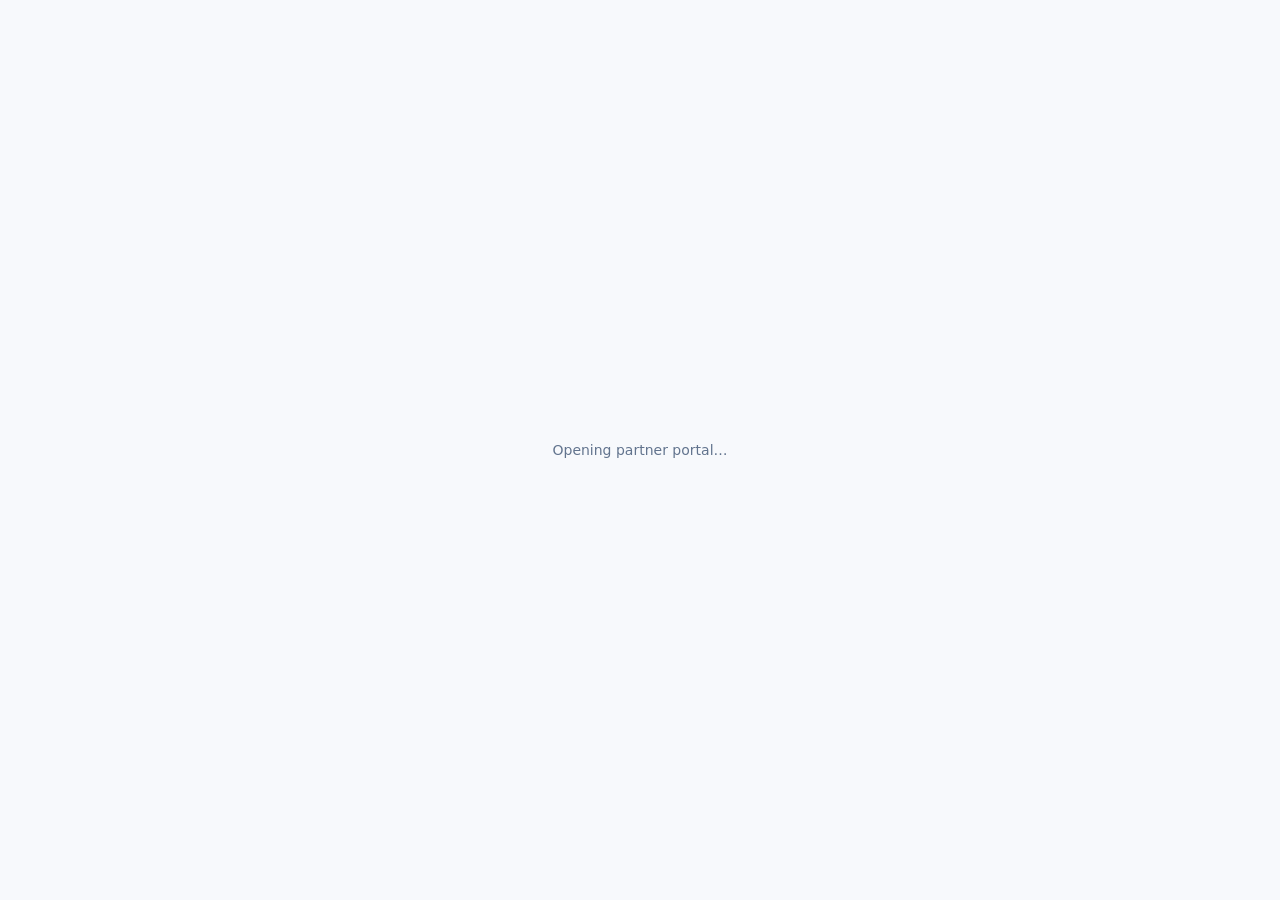
==== commit 46db23ba: "Deploy partner invitation and password flow" ====
--- a/index.html
+++ b/index.html
@@ -1 +1 @@
-<!DOCTYPE html><html data-console-variant="reseller" data-reseller-api-origin="https://admin.atptoken.ai" lang="en"><head><meta charSet="utf-8"/><meta name="viewport" content="width=device-width, initial-scale=1"/><link rel="stylesheet" href="/_next/static/chunks/0rvuzvm7wuahu.css" data-precedence="next"/><link rel="preload" as="script" fetchPriority="low" href="/_next/static/chunks/2zkitqk_hmsu4.js"/><script src="/_next/static/chunks/2a7-n2_ecz4lc.js" async=""></script><script src="/_next/static/chunks/1-9okm-yazm8y.js" async=""></script><script src="/_next/static/chunks/39e0qs3njvqah.js" async=""></script><script src="/_next/static/chunks/turbopack-0qwammhs8dit7.js" async=""></script><script src="/_next/static/chunks/2u6n5hy0sniyi.js" async=""></script><script src="/_next/static/chunks/0kwb1o0f613kh.js" async=""></script><script src="/_next/static/chunks/1b-1vs_-bxnkd.js" async=""></script><title>ATP Partner Portal</title><meta name="description" content="Manage customer accounts, contracts, and credits."/><script src="/_next/static/chunks/0cz1d0mv5g_q7.js" noModule=""></script></head><body><div hidden=""><!--$--><!--/$--></div><div class="grid min-h-screen place-items-center text-sm text-slate-500">Opening partner portal…</div><!--$--><!--/$--><script src="/_next/static/chunks/2zkitqk_hmsu4.js" id="_R_" async=""></script><script>(self.__next_f=self.__next_f||[]).push([0])</script><script>self.__next_f.push([1,"1:\"$Sreact.fragment\"\n2:I[444,[\"/_next/static/chunks/2u6n5hy0sniyi.js\",\"/_next/static/chunks/0kwb1o0f613kh.js\"],\"AuthProvider\"]\n3:I[14945,[\"/_next/static/chunks/2u6n5hy0sniyi.js\",\"/_next/static/chunks/0kwb1o0f613kh.js\"],\"default\"]\n4:I[52103,[\"/_next/static/chunks/2u6n5hy0sniyi.js\",\"/_next/static/chunks/0kwb1o0f613kh.js\"],\"default\"]\n5:I[57834,[\"/_next/static/chunks/2u6n5hy0sniyi.js\",\"/_next/static/chunks/0kwb1o0f613kh.js\"],\"ClientPageRoot\"]\n6:I[3910,[\"/_next/static/chunks/2u6n5hy0sniyi.js\",\"/_next/static/chunks/0kwb1o0f613kh.js\",\"/_next/static/chunks/1b-1vs_-bxnkd.js\"],\"default\"]\n9:I[93260,[\"/_next/static/chunks/2u6n5hy0sniyi.js\",\"/_next/static/chunks/0kwb1o0f613kh.js\"],\"OutletBoundary\"]\na:\"$Sreact.suspense\"\nc:I[93260,[\"/_next/static/chunks/2u6n5hy0sniyi.js\",\"/_next/static/chunks/0kwb1o0f613kh.js\"],\"ViewportBoundary\"]\ne:I[93260,[\"/_next/static/chunks/2u6n5hy0sniyi.js\",\"/_next/static/chunks/0kwb1o0f613kh.js\"],\"MetadataBoundary\"]\n10:I[92042,[\"/_next/static/chunks/2u6n5hy0sniyi.js\",\"/_next/static/chunks/0kwb1o0f613kh.js\"],\"default\",1]\n:HL[\"/_next/static/chunks/0rvuzvm7wuahu.css\",\"style\"]\n"])</script><script>self.__next_f.push([1,"0:{\"P\":null,\"c\":[\"\",\"\"],\"q\":\"\",\"i\":false,\"f\":[[[\"\",{\"children\":[\"__PAGE__\",{}]},\"$undefined\",\"$undefined\",16],[[\"$\",\"$1\",\"c\",{\"children\":[[[\"$\",\"link\",\"0\",{\"rel\":\"stylesheet\",\"href\":\"/_next/static/chunks/0rvuzvm7wuahu.css\",\"precedence\":\"next\",\"crossOrigin\":\"$undefined\",\"nonce\":\"$undefined\"}],[\"$\",\"script\",\"script-0\",{\"src\":\"/_next/static/chunks/2u6n5hy0sniyi.js\",\"async\":true,\"nonce\":\"$undefined\"}],[\"$\",\"script\",\"script-1\",{\"src\":\"/_next/static/chunks/0kwb1o0f613kh.js\",\"async\":true,\"nonce\":\"$undefined\"}]],[\"$\",\"html\",null,{\"data-console-variant\":\"reseller\",\"data-reseller-api-origin\":\"https://admin.atptoken.ai\",\"lang\":\"en\",\"children\":[\"$\",\"body\",null,{\"children\":[\"$\",\"$L2\",null,{\"children\":[\"$\",\"$L3\",null,{\"parallelRouterKey\":\"children\",\"error\":\"$undefined\",\"errorStyles\":\"$undefined\",\"errorScripts\":\"$undefined\",\"template\":[\"$\",\"$L4\",null,{}],\"templateStyles\":\"$undefined\",\"templateScripts\":\"$undefined\",\"notFound\":[[[\"$\",\"title\",null,{\"children\":\"404: This page could not be found.\"}],[\"$\",\"div\",null,{\"style\":{\"fontFamily\":\"system-ui,\\\"Segoe UI\\\",Roboto,Helvetica,Arial,sans-serif,\\\"Apple Color Emoji\\\",\\\"Segoe UI Emoji\\\"\",\"height\":\"100vh\",\"textAlign\":\"center\",\"display\":\"flex\",\"flexDirection\":\"column\",\"alignItems\":\"center\",\"justifyContent\":\"center\"},\"children\":[\"$\",\"div\",null,{\"children\":[[\"$\",\"style\",null,{\"dangerouslySetInnerHTML\":{\"__html\":\"body{color:#000;background:#fff;margin:0}.next-error-h1{border-right:1px solid rgba(0,0,0,.3)}@media (prefers-color-scheme:dark){body{color:#fff;background:#000}.next-error-h1{border-right:1px solid rgba(255,255,255,.3)}}\"}}],[\"$\",\"h1\",null,{\"className\":\"next-error-h1\",\"style\":{\"display\":\"inline-block\",\"margin\":\"0 20px 0 0\",\"padding\":\"0 23px 0 0\",\"fontSize\":24,\"fontWeight\":500,\"verticalAlign\":\"top\",\"lineHeight\":\"49px\"},\"children\":404}],[\"$\",\"div\",null,{\"style\":{\"display\":\"inline-block\"},\"children\":[\"$\",\"h2\",null,{\"style\":{\"fontSize\":14,\"fontWeight\":400,\"lineHeight\":\"49px\",\"margin\":0},\"children\":\"This page could not be found.\"}]}]]}]}]],[]],\"forbidden\":\"$undefined\",\"unauthorized\":\"$undefined\"}]}]}]}]]}],{\"children\":[[\"$\",\"$1\",\"c\",{\"children\":[[\"$\",\"$L5\",null,{\"Component\":\"$6\",\"serverProvidedParams\":{\"searchParams\":{},\"params\":{},\"promises\":[\"$@7\",\"$@8\"]}}],[[\"$\",\"script\",\"script-0\",{\"src\":\"/_next/static/chunks/1b-1vs_-bxnkd.js\",\"async\":true,\"nonce\":\"$undefined\"}]],[\"$\",\"$L9\",null,{\"children\":[\"$\",\"$a\",null,{\"name\":\"Next.MetadataOutlet\",\"children\":\"$@b\"}]}]]}],{},null,false,null]},null,false,null],[\"$\",\"$1\",\"h\",{\"children\":[null,[\"$\",\"$Lc\",null,{\"children\":\"$Ld\"}],[\"$\",\"div\",null,{\"hidden\":true,\"children\":[\"$\",\"$Le\",null,{\"children\":[\"$\",\"$a\",null,{\"name\":\"Next.Metadata\",\"children\":\"$Lf\"}]}]}],null]}],false]],\"m\":\"$undefined\",\"G\":[\"$10\",[[\"$\",\"link\",\"0\",{\"rel\":\"stylesheet\",\"href\":\"/_next/static/chunks/0rvuzvm7wuahu.css\",\"precedence\":\"next\",\"crossOrigin\":\"$undefined\",\"nonce\":\"$undefined\"}]]],\"S\":true,\"h\":null,\"s\":\"$undefined\",\"l\":\"$undefined\",\"p\":\"$undefined\",\"d\":\"$undefined\",\"b\":\"unnNQyByhzNz0bwTIe9_h\"}\n"])</script><script>self.__next_f.push([1,"7:{}\n8:\"$0:f:0:1:1:children:0:props:children:0:props:serverProvidedParams:params\"\n"])</script><script>self.__next_f.push([1,"d:[[\"$\",\"meta\",\"0\",{\"charSet\":\"utf-8\"}],[\"$\",\"meta\",\"1\",{\"name\":\"viewport\",\"content\":\"width=device-width, initial-scale=1\"}]]\n"])</script><script>self.__next_f.push([1,"b:null\nf:[[\"$\",\"title\",\"0\",{\"children\":\"ATP Partner Portal\"}],[\"$\",\"meta\",\"1\",{\"name\":\"description\",\"content\":\"Manage customer accounts, contracts, and credits.\"}]]\n"])</script></body></html>+<!DOCTYPE html><html data-console-variant="reseller" data-reseller-api-origin="https://admin.atptoken.ai" lang="en"><head><meta charSet="utf-8"/><meta name="viewport" content="width=device-width, initial-scale=1"/><link rel="stylesheet" href="/_next/static/chunks/16-t5wcpnn5tl.css" data-precedence="next"/><link rel="preload" as="script" fetchPriority="low" href="/_next/static/chunks/3jvkbm-wxvaor.js"/><script src="/_next/static/chunks/07-hzktxqjvzd.js" async=""></script><script src="/_next/static/chunks/2cya-h6pss2j9.js" async=""></script><script src="/_next/static/chunks/3qxbxblidzol9.js" async=""></script><script src="/_next/static/chunks/turbopack-1gtsh5yeu0se1.js" async=""></script><script src="/_next/static/chunks/356zjcegcj0mu.js" async=""></script><script src="/_next/static/chunks/14mrh2-p_w84d.js" async=""></script><script src="/_next/static/chunks/1r3fvo37qh4eo.js" async=""></script><title>ATP Partner Portal</title><meta name="description" content="Manage customer accounts, contracts, and credits."/><script src="/_next/static/chunks/0cz1d0mv5g_q7.js" noModule=""></script></head><body><div hidden=""><!--$--><!--/$--></div><div class="grid min-h-screen place-items-center text-sm text-slate-500">Opening partner portal…</div><!--$--><!--/$--><script src="/_next/static/chunks/3jvkbm-wxvaor.js" id="_R_" async=""></script><script>(self.__next_f=self.__next_f||[]).push([0])</script><script>self.__next_f.push([1,"1:\"$Sreact.fragment\"\n2:I[72299,[\"/_next/static/chunks/356zjcegcj0mu.js\",\"/_next/static/chunks/14mrh2-p_w84d.js\"],\"AuthProvider\"]\n3:I[39756,[\"/_next/static/chunks/356zjcegcj0mu.js\",\"/_next/static/chunks/14mrh2-p_w84d.js\"],\"default\"]\n4:I[37457,[\"/_next/static/chunks/356zjcegcj0mu.js\",\"/_next/static/chunks/14mrh2-p_w84d.js\"],\"default\"]\n5:I[47257,[\"/_next/static/chunks/356zjcegcj0mu.js\",\"/_next/static/chunks/14mrh2-p_w84d.js\"],\"ClientPageRoot\"]\n6:I[52683,[\"/_next/static/chunks/356zjcegcj0mu.js\",\"/_next/static/chunks/14mrh2-p_w84d.js\",\"/_next/static/chunks/1r3fvo37qh4eo.js\"],\"default\"]\n9:I[97367,[\"/_next/static/chunks/356zjcegcj0mu.js\",\"/_next/static/chunks/14mrh2-p_w84d.js\"],\"OutletBoundary\"]\na:\"$Sreact.suspense\"\nc:I[97367,[\"/_next/static/chunks/356zjcegcj0mu.js\",\"/_next/static/chunks/14mrh2-p_w84d.js\"],\"ViewportBoundary\"]\ne:I[97367,[\"/_next/static/chunks/356zjcegcj0mu.js\",\"/_next/static/chunks/14mrh2-p_w84d.js\"],\"MetadataBoundary\"]\n10:I[68027,[\"/_next/static/chunks/356zjcegcj0mu.js\",\"/_next/static/chunks/14mrh2-p_w84d.js\"],\"default\",1]\n:HL[\"/_next/static/chunks/16-t5wcpnn5tl.css\",\"style\"]\n"])</script><script>self.__next_f.push([1,"0:{\"P\":null,\"c\":[\"\",\"\"],\"q\":\"\",\"i\":false,\"f\":[[[\"\",{\"children\":[\"__PAGE__\",{}]},\"$undefined\",\"$undefined\",16],[[\"$\",\"$1\",\"c\",{\"children\":[[[\"$\",\"link\",\"0\",{\"rel\":\"stylesheet\",\"href\":\"/_next/static/chunks/16-t5wcpnn5tl.css\",\"precedence\":\"next\",\"crossOrigin\":\"$undefined\",\"nonce\":\"$undefined\"}],[\"$\",\"script\",\"script-0\",{\"src\":\"/_next/static/chunks/356zjcegcj0mu.js\",\"async\":true,\"nonce\":\"$undefined\"}],[\"$\",\"script\",\"script-1\",{\"src\":\"/_next/static/chunks/14mrh2-p_w84d.js\",\"async\":true,\"nonce\":\"$undefined\"}]],[\"$\",\"html\",null,{\"data-console-variant\":\"reseller\",\"data-reseller-api-origin\":\"https://admin.atptoken.ai\",\"lang\":\"en\",\"children\":[\"$\",\"body\",null,{\"children\":[\"$\",\"$L2\",null,{\"children\":[\"$\",\"$L3\",null,{\"parallelRouterKey\":\"children\",\"error\":\"$undefined\",\"errorStyles\":\"$undefined\",\"errorScripts\":\"$undefined\",\"template\":[\"$\",\"$L4\",null,{}],\"templateStyles\":\"$undefined\",\"templateScripts\":\"$undefined\",\"notFound\":[[[\"$\",\"title\",null,{\"children\":\"404: This page could not be found.\"}],[\"$\",\"div\",null,{\"style\":{\"fontFamily\":\"system-ui,\\\"Segoe UI\\\",Roboto,Helvetica,Arial,sans-serif,\\\"Apple Color Emoji\\\",\\\"Segoe UI Emoji\\\"\",\"height\":\"100vh\",\"textAlign\":\"center\",\"display\":\"flex\",\"flexDirection\":\"column\",\"alignItems\":\"center\",\"justifyContent\":\"center\"},\"children\":[\"$\",\"div\",null,{\"children\":[[\"$\",\"style\",null,{\"dangerouslySetInnerHTML\":{\"__html\":\"body{color:#000;background:#fff;margin:0}.next-error-h1{border-right:1px solid rgba(0,0,0,.3)}@media (prefers-color-scheme:dark){body{color:#fff;background:#000}.next-error-h1{border-right:1px solid rgba(255,255,255,.3)}}\"}}],[\"$\",\"h1\",null,{\"className\":\"next-error-h1\",\"style\":{\"display\":\"inline-block\",\"margin\":\"0 20px 0 0\",\"padding\":\"0 23px 0 0\",\"fontSize\":24,\"fontWeight\":500,\"verticalAlign\":\"top\",\"lineHeight\":\"49px\"},\"children\":404}],[\"$\",\"div\",null,{\"style\":{\"display\":\"inline-block\"},\"children\":[\"$\",\"h2\",null,{\"style\":{\"fontSize\":14,\"fontWeight\":400,\"lineHeight\":\"49px\",\"margin\":0},\"children\":\"This page could not be found.\"}]}]]}]}]],[]],\"forbidden\":\"$undefined\",\"unauthorized\":\"$undefined\"}]}]}]}]]}],{\"children\":[[\"$\",\"$1\",\"c\",{\"children\":[[\"$\",\"$L5\",null,{\"Component\":\"$6\",\"serverProvidedParams\":{\"searchParams\":{},\"params\":{},\"promises\":[\"$@7\",\"$@8\"]}}],[[\"$\",\"script\",\"script-0\",{\"src\":\"/_next/static/chunks/1r3fvo37qh4eo.js\",\"async\":true,\"nonce\":\"$undefined\"}]],[\"$\",\"$L9\",null,{\"children\":[\"$\",\"$a\",null,{\"name\":\"Next.MetadataOutlet\",\"children\":\"$@b\"}]}]]}],{},null,false,null]},null,false,null],[\"$\",\"$1\",\"h\",{\"children\":[null,[\"$\",\"$Lc\",null,{\"children\":\"$Ld\"}],[\"$\",\"div\",null,{\"hidden\":true,\"children\":[\"$\",\"$Le\",null,{\"children\":[\"$\",\"$a\",null,{\"name\":\"Next.Metadata\",\"children\":\"$Lf\"}]}]}],null]}],false]],\"m\":\"$undefined\",\"G\":[\"$10\",[[\"$\",\"link\",\"0\",{\"rel\":\"stylesheet\",\"href\":\"/_next/static/chunks/16-t5wcpnn5tl.css\",\"precedence\":\"next\",\"crossOrigin\":\"$undefined\",\"nonce\":\"$undefined\"}]]],\"S\":true,\"h\":null,\"s\":\"$undefined\",\"l\":\"$undefined\",\"p\":\"$undefined\",\"d\":\"$undefined\",\"b\":\"WnMASXmIuLWn4KxZX9P4T\"}\n"])</script><script>self.__next_f.push([1,"7:{}\n8:\"$0:f:0:1:1:children:0:props:children:0:props:serverProvidedParams:params\"\n"])</script><script>self.__next_f.push([1,"d:[[\"$\",\"meta\",\"0\",{\"charSet\":\"utf-8\"}],[\"$\",\"meta\",\"1\",{\"name\":\"viewport\",\"content\":\"width=device-width, initial-scale=1\"}]]\n"])</script><script>self.__next_f.push([1,"b:null\nf:[[\"$\",\"title\",\"0\",{\"children\":\"ATP Partner Portal\"}],[\"$\",\"meta\",\"1\",{\"name\":\"description\",\"content\":\"Manage customer accounts, contracts, and credits.\"}]]\n"])</script></body></html>
--- a/_next/static/chunks/16-t5wcpnn5tl.css
+++ b/_next/static/chunks/16-t5wcpnn5tl.css
@@ -0,0 +1 @@
+@layer properties{@supports (((-webkit-hyphens:none)) and (not (margin-trim:inline))) or ((-moz-orient:inline) and (not (color:rgb(from red r g b)))){*,:before,:after,::backdrop{--tw-rotate-x:initial;--tw-rotate-y:initial;--tw-rotate-z:initial;--tw-skew-x:initial;--tw-skew-y:initial;--tw-blur:initial;--tw-brightness:initial;--tw-contrast:initial;--tw-grayscale:initial;--tw-hue-rotate:initial;--tw-invert:initial;--tw-opacity:initial;--tw-saturate:initial;--tw-sepia:initial;--tw-drop-shadow:initial;--tw-drop-shadow-color:initial;--tw-drop-shadow-alpha:100%;--tw-drop-shadow-size:initial}}}@layer theme{:root,:host{--font-sans:-apple-system, BlinkMacSystemFont, "Segoe UI", Roboto, "Helvetica Neue", "Noto Sans", Arial, sans-serif, "Apple Color Emoji", "Segoe UI Emoji", "Segoe UI Symbol", "Noto Color Emoji";--font-mono:ui-monospace, SFMono-Regular, Menlo, Monaco, Consolas, "Liberation Mono", "Courier New", monospace;--color-slate-500:#62748e;--text-sm:.875rem;--text-sm--line-height:calc(1.25 / .875);--default-font-family:var(--font-sans);--default-mono-font-family:var(--font-mono)}@supports (color:lab(0% 0 0)){:root,:host{--color-slate-500:lab(48.0876% -2.03595 -16.5814)}}}@layer base{*,:after,:before,::backdrop{box-sizing:border-box;border:0 solid;margin:0;padding:0}::file-selector-button{box-sizing:border-box;border:0 solid;margin:0;padding:0}html,:host{-webkit-text-size-adjust:100%;tab-size:4;line-height:1.5;font-family:var(--default-font-family,-apple-system, BlinkMacSystemFont, "Segoe UI", Roboto, "Helvetica Neue", "Noto Sans", Arial, sans-serif, "Apple Color Emoji", "Segoe UI Emoji", "Segoe UI Symbol", "Noto Color Emoji");font-feature-settings:var(--default-font-feature-settings,normal);font-variation-settings:var(--default-font-variation-settings,normal);-webkit-tap-highlight-color:transparent}hr{height:0;color:inherit;border-top-width:1px}abbr:where([title]){-webkit-text-decoration:underline dotted;text-decoration:underline dotted}h1,h2,h3,h4,h5,h6{font-size:inherit;font-weight:inherit}a{color:inherit;-webkit-text-decoration:inherit;-webkit-text-decoration:inherit;-webkit-text-decoration:inherit;-webkit-text-decoration:inherit;text-decoration:inherit}b,strong{font-weight:bolder}code,kbd,samp,pre{font-family:var(--default-mono-font-family,ui-monospace, SFMono-Regular, Menlo, Monaco, Consolas, "Liberation Mono", "Courier New", monospace);font-feature-settings:var(--default-mono-font-feature-settings,normal);font-variation-settings:var(--default-mono-font-variation-settings,normal);font-size:1em}small{font-size:80%}sub,sup{vertical-align:baseline;font-size:75%;line-height:0;position:relative}sub{bottom:-.25em}sup{top:-.5em}table{text-indent:0;border-color:inherit;border-collapse:collapse}:-moz-focusring:where(:not(iframe)){outline:auto}progress{vertical-align:baseline}summary{display:list-item}ol,ul,menu{list-style:none}img,svg,video,canvas,audio,iframe,embed,object{vertical-align:middle;display:block}img,video{max-width:100%;height:auto}button,input,select,optgroup,textarea{font:inherit;font-feature-settings:inherit;font-variation-settings:inherit;letter-spacing:inherit;color:inherit;opacity:1;background-color:#0000;border-radius:0}::file-selector-button{font:inherit;font-feature-settings:inherit;font-variation-settings:inherit;letter-spacing:inherit;color:inherit;opacity:1;background-color:#0000;border-radius:0}:where(select:is([multiple],[size])) optgroup{font-weight:bolder}:where(select:is([multiple],[size])) optgroup option{padding-inline-start:20px}::file-selector-button{margin-inline-end:4px}::placeholder{opacity:1}@supports (not ((-webkit-appearance:-apple-pay-button))) or (contain-intrinsic-size:1px){::placeholder{color:currentColor}@supports (color:color-mix(in lab, red, red)){::placeholder{color:color-mix(in oklab, currentcolor 50%, transparent)}}}textarea{resize:vertical}::-webkit-search-decoration{-webkit-appearance:none}::-webkit-date-and-time-value{min-height:1lh;text-align:inherit}::-webkit-datetime-edit{display:inline-flex}::-webkit-datetime-edit-fields-wrapper{padding:0}::-webkit-datetime-edit{padding-block:0}::-webkit-datetime-edit-year-field{padding-block:0}::-webkit-datetime-edit-month-field{padding-block:0}::-webkit-datetime-edit-day-field{padding-block:0}::-webkit-datetime-edit-hour-field{padding-block:0}::-webkit-datetime-edit-minute-field{padding-block:0}::-webkit-datetime-edit-second-field{padding-block:0}::-webkit-datetime-edit-millisecond-field{padding-block:0}::-webkit-datetime-edit-meridiem-field{padding-block:0}::-webkit-calendar-picker-indicator{line-height:1}:-moz-ui-invalid{box-shadow:none}button,input:where([type=button],[type=reset],[type=submit]){appearance:button}::file-selector-button{appearance:button}::-webkit-inner-spin-button{height:auto}::-webkit-outer-spin-button{height:auto}[hidden]:where(:not([hidden=until-found])){display:none!important}}@layer components;@layer utilities{.visible{visibility:visible}.sr-only{clip-path:inset(50%);white-space:nowrap;border-width:0;width:1px;height:1px;margin:-1px;padding:0;position:absolute;overflow:hidden}.static{position:static}.block{display:block}.grid{display:grid}.inline{display:inline}.table{display:table}.min-h-screen{min-height:100vh}.w-auto{width:auto}.transform{transform:var(--tw-rotate-x,) var(--tw-rotate-y,) var(--tw-rotate-z,) var(--tw-skew-x,) var(--tw-skew-y,)}.place-items-center{place-items:center}.object-contain{object-fit:contain}.text-sm{font-size:var(--text-sm);line-height:var(--tw-leading,var(--text-sm--line-height))}.text-slate-500{color:var(--color-slate-500)}.invert{--tw-invert:invert(100%);filter:var(--tw-blur,) var(--tw-brightness,) var(--tw-contrast,) var(--tw-grayscale,) var(--tw-hue-rotate,) var(--tw-invert,) var(--tw-saturate,) var(--tw-sepia,) var(--tw-drop-shadow,)}.filter{filter:var(--tw-blur,) var(--tw-brightness,) var(--tw-contrast,) var(--tw-grayscale,) var(--tw-hue-rotate,) var(--tw-invert,) var(--tw-saturate,) var(--tw-sepia,) var(--tw-drop-shadow,)}}:root{--background:#f7f9fc;--foreground:#172033;--surface:#fff;--surface-muted:#f5f7fb;--border:#e2e8f0;--muted:#667085;--energy:#ff8a5b;--energy-strong:#f2683a;--brand-blue:#4db6e6;--brand-teal:#98d8f6}*{box-sizing:border-box}html{background:var(--background);min-width:320px}body{background:var(--background);color:var(--foreground);margin:0;font-family:ui-sans-serif,system-ui,-apple-system,BlinkMacSystemFont,Segoe UI,sans-serif}button,input,select,textarea{font:inherit;letter-spacing:0}button,a{-webkit-tap-highlight-color:transparent}.auth-page{background:linear-gradient(145deg,#4db6e61f,#0000 42%),linear-gradient(325deg,#ff8a5b1c,#0000 38%),#fbfcfe;place-items:center;min-height:100svh;padding:64px 20px;display:grid;position:relative;overflow:hidden}.auth-accent{background:linear-gradient(90deg, var(--brand-blue), var(--brand-teal) 48%, var(--energy));height:4px;position:absolute;inset:0 0 auto}.auth-panel{background:#fffffff5;border:1px solid #e2e8f0f2;border-radius:8px;width:min(100%,440px);padding:40px;position:relative;box-shadow:0 20px 55px #17203317}.auth-logo{width:auto;height:44px;margin-bottom:24px}.auth-eyebrow{color:var(--energy-strong);text-transform:uppercase;margin:0 0 8px;font-size:12px;font-weight:750}.auth-footer{color:#98a2b3;margin:0;font-size:12px;position:absolute;bottom:22px}.page-title{color:#101828;margin:0;font-size:30px;font-weight:720;line-height:1.2}.page-copy{color:var(--muted);margin:9px 0 0;font-size:15px;line-height:1.55}.form-stack{gap:18px;margin-top:30px;display:grid}.field{gap:7px;display:grid}.field-row{justify-content:space-between;align-items:center;gap:16px;display:flex}.field-label{color:#344054;font-size:13px;font-weight:650}.field-control{color:#101828;background:#fff;border:1px solid #d0d5dd;border-radius:7px;outline:none;width:100%;min-height:46px;padding:10px 13px;transition:border-color .15s,box-shadow .15s}.field-control::placeholder{color:#98a2b3}.field-control:focus{border-color:var(--energy);box-shadow:0 0 0 3px #ff8a5b29}.text-link{color:var(--energy-strong);font-size:13px;font-weight:650;text-decoration:none}.text-link:hover{color:#cc4f26;text-decoration:underline}.primary-button{background:var(--energy);color:#fff;cursor:pointer;border:0;border-radius:7px;min-height:46px;font-weight:700;transition:background .15s,transform .15s}.primary-button:hover:not(:disabled){background:var(--energy-strong)}.primary-button:active:not(:disabled){transform:translateY(1px)}.primary-button:disabled{cursor:not-allowed;opacity:.62}.form-message{border:1px solid;border-radius:7px;padding:11px 13px;font-size:13px;line-height:1.45}.form-message.error{color:#b42318;background:#fff1f2;border-color:#fecaca}.form-message.success{color:#067647;background:#ecfdf3;border-color:#a7f3d0}.auth-back{text-align:center;margin:24px 0 0}@keyframes portalSpin{to{transform:rotate(360deg)}}.portal-spinner{border:2px solid #e2e8f0;border-top-color:var(--energy);border-radius:50%;width:20px;height:20px;animation:.75s linear infinite portalSpin}.portal-shell{background:var(--background);min-height:100svh}.portal-scrim{display:none}.portal-sidebar{z-index:30;border-right:1px solid var(--border);background:#fff;flex-direction:column;width:264px;transition:width .25s,transform .25s;display:flex;position:fixed;inset:0 auto 0 0}.portal-sidebar.collapsed{width:72px}.portal-collapse{z-index:2;color:#98a2b3;cursor:pointer;background:#fff;border:1px solid #e4e7ec;border-radius:50%;place-items:center;width:26px;height:26px;display:grid;position:absolute;top:66px;right:-13px;box-shadow:0 2px 6px #10182814}.portal-collapse:hover{color:#cc4f26;border-color:#f5c6b5}.portal-collapse-icon{width:14px;height:14px;transition:transform .25s}.portal-sidebar.collapsed .portal-collapse-icon{transform:rotate(180deg)}.portal-brand{border-bottom:1px solid var(--border);align-items:center;min-height:80px;padding:19px 24px;display:flex}.portal-brand img{width:auto;height:38px}.portal-brand-mark{color:#cc4f26;font-size:13px;font-weight:800;display:none}.portal-mobile-close{display:none}.portal-nav{flex:auto;align-content:start;gap:5px;min-height:0;padding:22px 16px;display:grid;overflow:hidden auto}.portal-nav-label{color:#98a2b3;text-transform:uppercase;margin:8px 10px 5px;font-size:11px;font-weight:750}.portal-nav a{color:#475467;border-radius:7px;align-items:center;gap:12px;min-height:44px;padding:0 13px;font-size:14px;font-weight:620;text-decoration:none;display:flex;position:relative}.portal-nav a svg{color:#98a2b3;flex:none;width:19px;height:19px}.portal-nav a:hover{color:#101828;background:#f7f9fc}.portal-nav a.active{color:#cc4f26;box-shadow:inset 3px 0 0 var(--energy);background:#fff3ee}.portal-nav a.active svg{color:#f06432}.portal-sidebar.collapsed .portal-brand{justify-content:center;padding-inline:0}.portal-sidebar.collapsed .portal-brand img{display:none}.portal-sidebar.collapsed .portal-brand-mark{display:inline}.portal-sidebar.collapsed .portal-nav{padding-inline:12px}.portal-sidebar.collapsed .portal-nav-label,.portal-sidebar.collapsed .portal-nav a span{display:none}.portal-sidebar.collapsed .portal-nav a{box-shadow:none;justify-content:center;padding:0}.portal-sidebar.collapsed .portal-nav a.active:before{background:var(--energy);content:"";border-radius:0 3px 3px 0;width:3px;height:22px;position:absolute;left:-12px}.portal-sidebar-foot{border-top:1px solid var(--border);margin-top:auto;padding:16px}.portal-pools{background:#f8fafc;border:1px solid #e4e7ec;border-radius:7px;gap:8px;margin-bottom:16px;padding:11px 12px;display:grid}.portal-pools-head{color:#667085;text-transform:uppercase;justify-content:space-between;align-items:center;gap:8px;font-size:11px;font-weight:750;display:flex}.portal-pools-head button{color:#cc4f26;cursor:pointer;font:inherit;text-transform:none;background:0 0;border:0;padding:0}.portal-pools-head button:disabled{cursor:wait;opacity:.6}.portal-pool-row{grid-template-columns:minmax(0,1fr) auto;align-items:baseline;gap:10px;min-width:0;display:grid}.portal-pool-row span{color:#475467;text-overflow:ellipsis;white-space:nowrap;font-size:12px;overflow:hidden}.portal-pool-row strong{color:#101828;font-variant-numeric:tabular-nums;font-size:18px}.portal-pools small{color:#98a2b3;font-size:12px}.portal-session{grid-template-columns:34px minmax(0,1fr) 36px;align-items:center;gap:10px;min-width:0;display:grid}.portal-session-avatar{color:#344054;background:#f8fafc;border:1px solid #e4e7ec;border-radius:50%;place-items:center;width:34px;height:34px;font-size:13px;font-weight:750;display:grid}.portal-session-copy{gap:2px;min-width:0;display:grid}.portal-session-copy small{color:#98a2b3;text-transform:uppercase;font-size:10px;font-weight:700}.portal-session-copy strong{color:#344054;text-overflow:ellipsis;white-space:nowrap;font-size:12px;font-weight:650;overflow:hidden}.portal-signout{color:#667085;cursor:pointer;background:0 0;border:1px solid #0000;border-radius:7px;place-items:center;width:36px;height:36px;transition:border-color .15s,background .15s,color .15s;display:grid}.portal-signout:hover{color:#b54724;background:#fff3ee;border-color:#f5c6b5}.portal-signout:focus-visible{outline-offset:2px;outline:2px solid #f9703e}.portal-signout.mobile{background:#fff;border-color:#d0d5dd;flex:none}.portal-sidebar.collapsed .portal-pools,.portal-sidebar.collapsed .portal-session-copy{display:none}.portal-sidebar.collapsed .portal-sidebar-foot{padding:12px}.portal-sidebar.collapsed .portal-session{flex-direction:column;gap:8px;display:flex}.secondary-button{color:#344054;cursor:pointer;background:#fff;border:1px solid #d0d5dd;border-radius:7px;min-height:40px;padding:0 14px;font-weight:650}.secondary-button:hover{background:#f8fafc}.portal-main{min-height:100svh;margin-left:264px;transition:margin-left .25s}.portal-main.sidebar-collapsed{margin-left:72px}.portal-header{border-bottom:1px solid var(--border);background:#fff;align-items:center;min-height:80px;padding:0 36px;display:flex}.portal-header h1{color:#101828;margin:0;font-size:21px}.portal-content{width:min(100%,1280px);padding:36px}.portal-intro{justify-content:space-between;align-items:flex-start;gap:24px;margin-bottom:28px;display:flex}.portal-intro h2{color:#101828;margin:0;font-size:26px}.portal-intro p{color:var(--muted);margin:7px 0 0;line-height:1.55}.metric-grid{grid-template-columns:repeat(3,minmax(0,1fr));gap:16px;display:grid}.metric{border:1px solid var(--border);background:#fff;border-radius:8px;padding:22px}.metric dt{color:#667085;font-size:13px}.metric dd{color:#101828;margin:9px 0 0;font-size:24px;font-weight:720}.content-panel{border:1px solid var(--border);background:#fff;border-radius:8px;margin-top:22px}.content-panel-head{border-bottom:1px solid var(--border);padding:19px 22px}.content-panel-head h3{color:#101828;margin:0;font-size:16px}.content-panel-body{color:#667085;padding:24px 22px;line-height:1.6}.mobile-bar{display:none}.mobile-actions{align-items:center;gap:10px;display:flex}@media (max-width:860px){.portal-scrim{z-index:35;opacity:0;pointer-events:none;background:#0f172a6b;border:0;transition:opacity .2s;display:block;position:fixed;inset:0}.portal-scrim.open{opacity:1;pointer-events:auto}.portal-sidebar,.portal-sidebar.collapsed{z-index:40;width:min(86vw,288px);transform:translate(-105%);box-shadow:16px 0 40px #0f172a24}.portal-sidebar.open{transform:translate(0)}.portal-sidebar.collapsed .portal-brand img{display:block}.portal-sidebar.collapsed .portal-brand-mark{display:none}.portal-sidebar.collapsed .portal-brand{justify-content:flex-start;padding-inline:24px}.portal-sidebar.collapsed .portal-nav{padding-inline:16px}.portal-sidebar.collapsed .portal-nav-label,.portal-sidebar.collapsed .portal-nav a span{display:block}.portal-sidebar.collapsed .portal-nav a{justify-content:flex-start;padding:0 13px}.portal-sidebar.collapsed .portal-nav a.active{box-shadow:inset 3px 0 0 var(--energy)}.portal-sidebar.collapsed .portal-nav a.active:before{display:none}.portal-sidebar.collapsed .portal-pools,.portal-sidebar.collapsed .portal-session-copy{display:grid}.portal-sidebar.collapsed .portal-sidebar-foot{padding:16px}.portal-sidebar.collapsed .portal-session{flex-direction:initial;gap:10px;display:grid}.portal-collapse{display:none}.portal-mobile-close{color:#667085;background:0 0;border:0;border-radius:7px;place-items:center;width:36px;height:36px;margin-left:auto;display:grid}.portal-mobile-close svg,.portal-mobile-menu svg{width:20px;height:20px}.portal-main,.portal-main.sidebar-collapsed{margin-left:0}.mobile-bar{border-bottom:1px solid var(--border);background:#fff;justify-content:space-between;align-items:center;min-height:68px;padding:0 20px;display:flex}.mobile-bar img{width:auto;height:32px}.portal-mobile-menu{color:#475467;background:#fff;border:1px solid #e4e7ec;border-radius:7px;place-items:center;width:40px;height:40px;display:grid}.portal-header{min-height:62px;padding:0 20px}.portal-content{padding:26px 20px}.metric-grid{grid-template-columns:1fr}}@media (max-width:520px){.auth-page{align-items:start;padding:28px 14px 72px}.auth-panel{padding:28px 22px}.auth-footer{bottom:18px}.page-title{font-size:26px}.portal-content{padding-inline:16px}.mobile-bar{gap:12px;padding-block:14px}.mobile-actions{align-items:center}}@media (prefers-reduced-motion:reduce){*,:before,:after{scroll-behavior:auto!important;animation-duration:.01ms!important;animation-iteration-count:1!important}}@property --tw-rotate-x{syntax:"*";inherits:false}@property --tw-rotate-y{syntax:"*";inherits:false}@property --tw-rotate-z{syntax:"*";inherits:false}@property --tw-skew-x{syntax:"*";inherits:false}@property --tw-skew-y{syntax:"*";inherits:false}@property --tw-blur{syntax:"*";inherits:false}@property --tw-brightness{syntax:"*";inherits:false}@property --tw-contrast{syntax:"*";inherits:false}@property --tw-grayscale{syntax:"*";inherits:false}@property --tw-hue-rotate{syntax:"*";inherits:false}@property --tw-invert{syntax:"*";inherits:false}@property --tw-opacity{syntax:"*";inherits:false}@property --tw-saturate{syntax:"*";inherits:false}@property --tw-sepia{syntax:"*";inherits:false}@property --tw-drop-shadow{syntax:"*";inherits:false}@property --tw-drop-shadow-color{syntax:"*";inherits:false}@property --tw-drop-shadow-alpha{syntax:"<percentage>";inherits:false;initial-value:100%}@property --tw-drop-shadow-size{syntax:"*";inherits:false}
